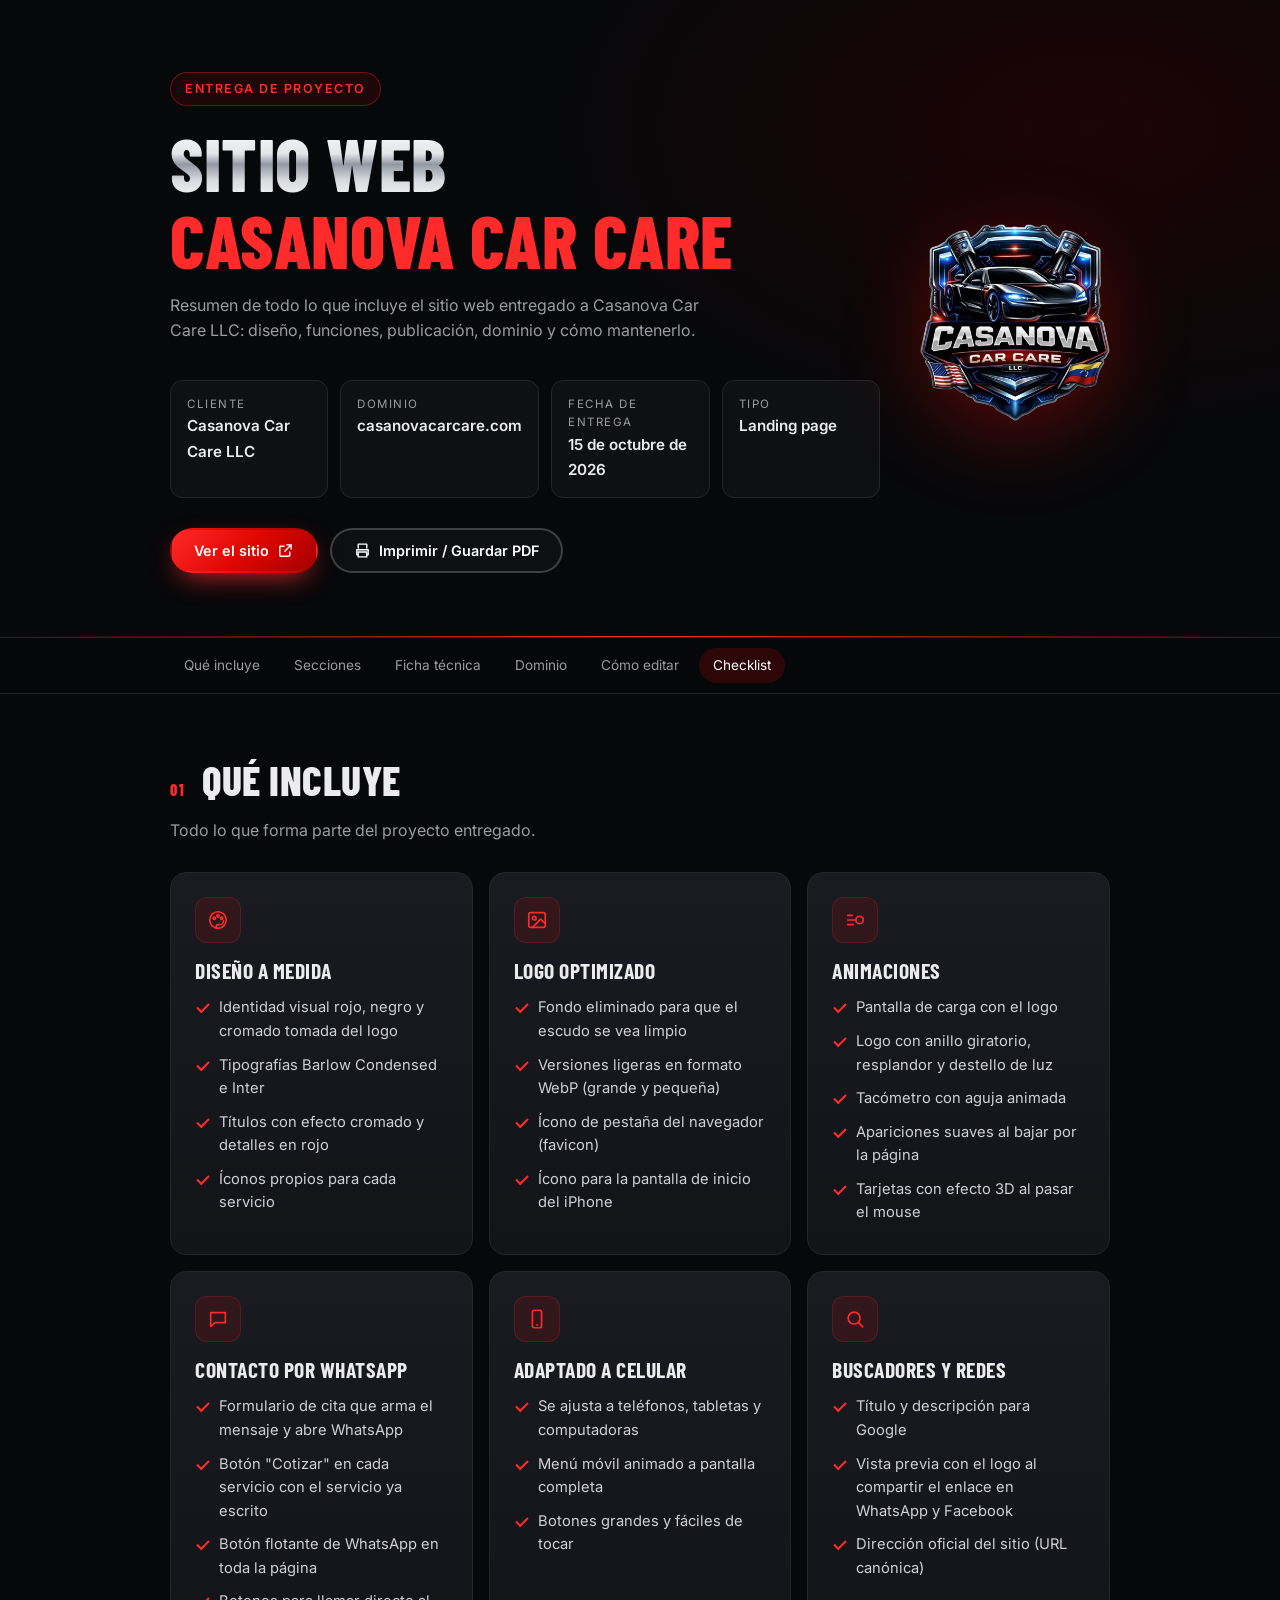
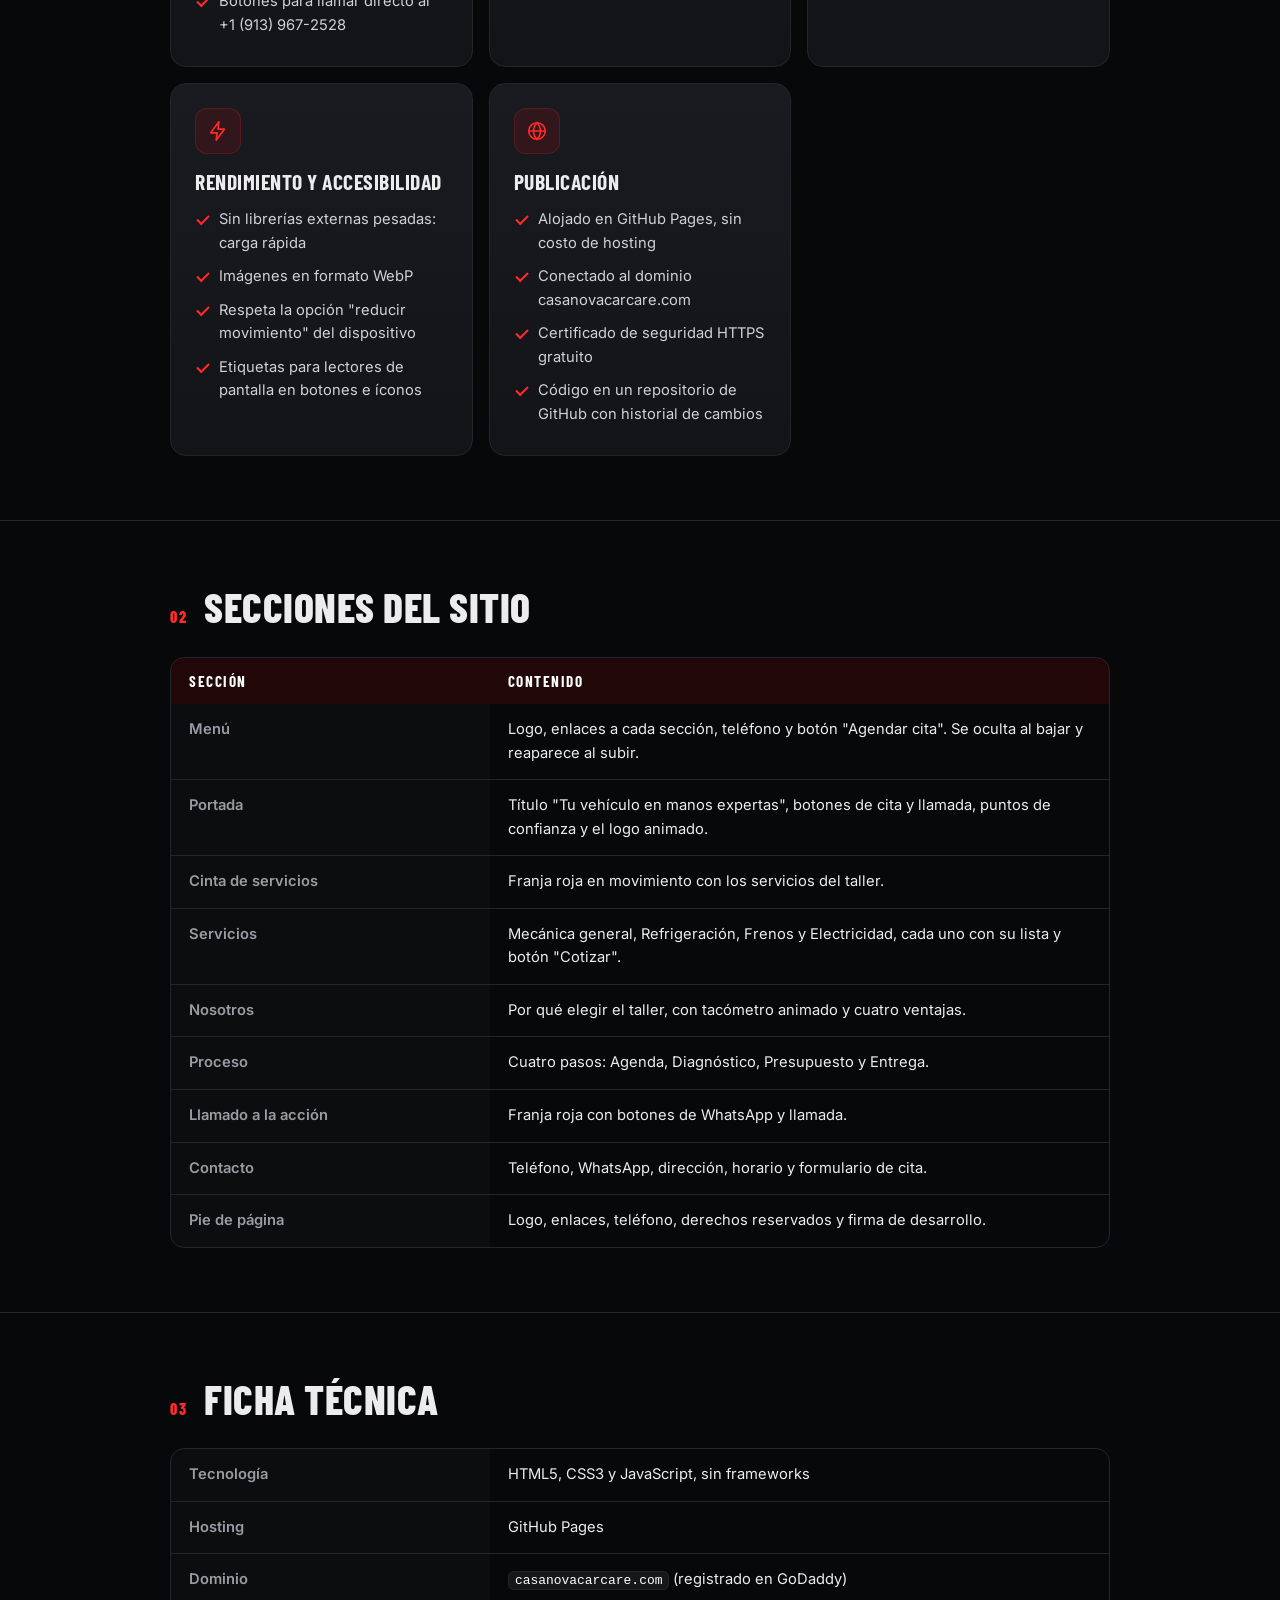
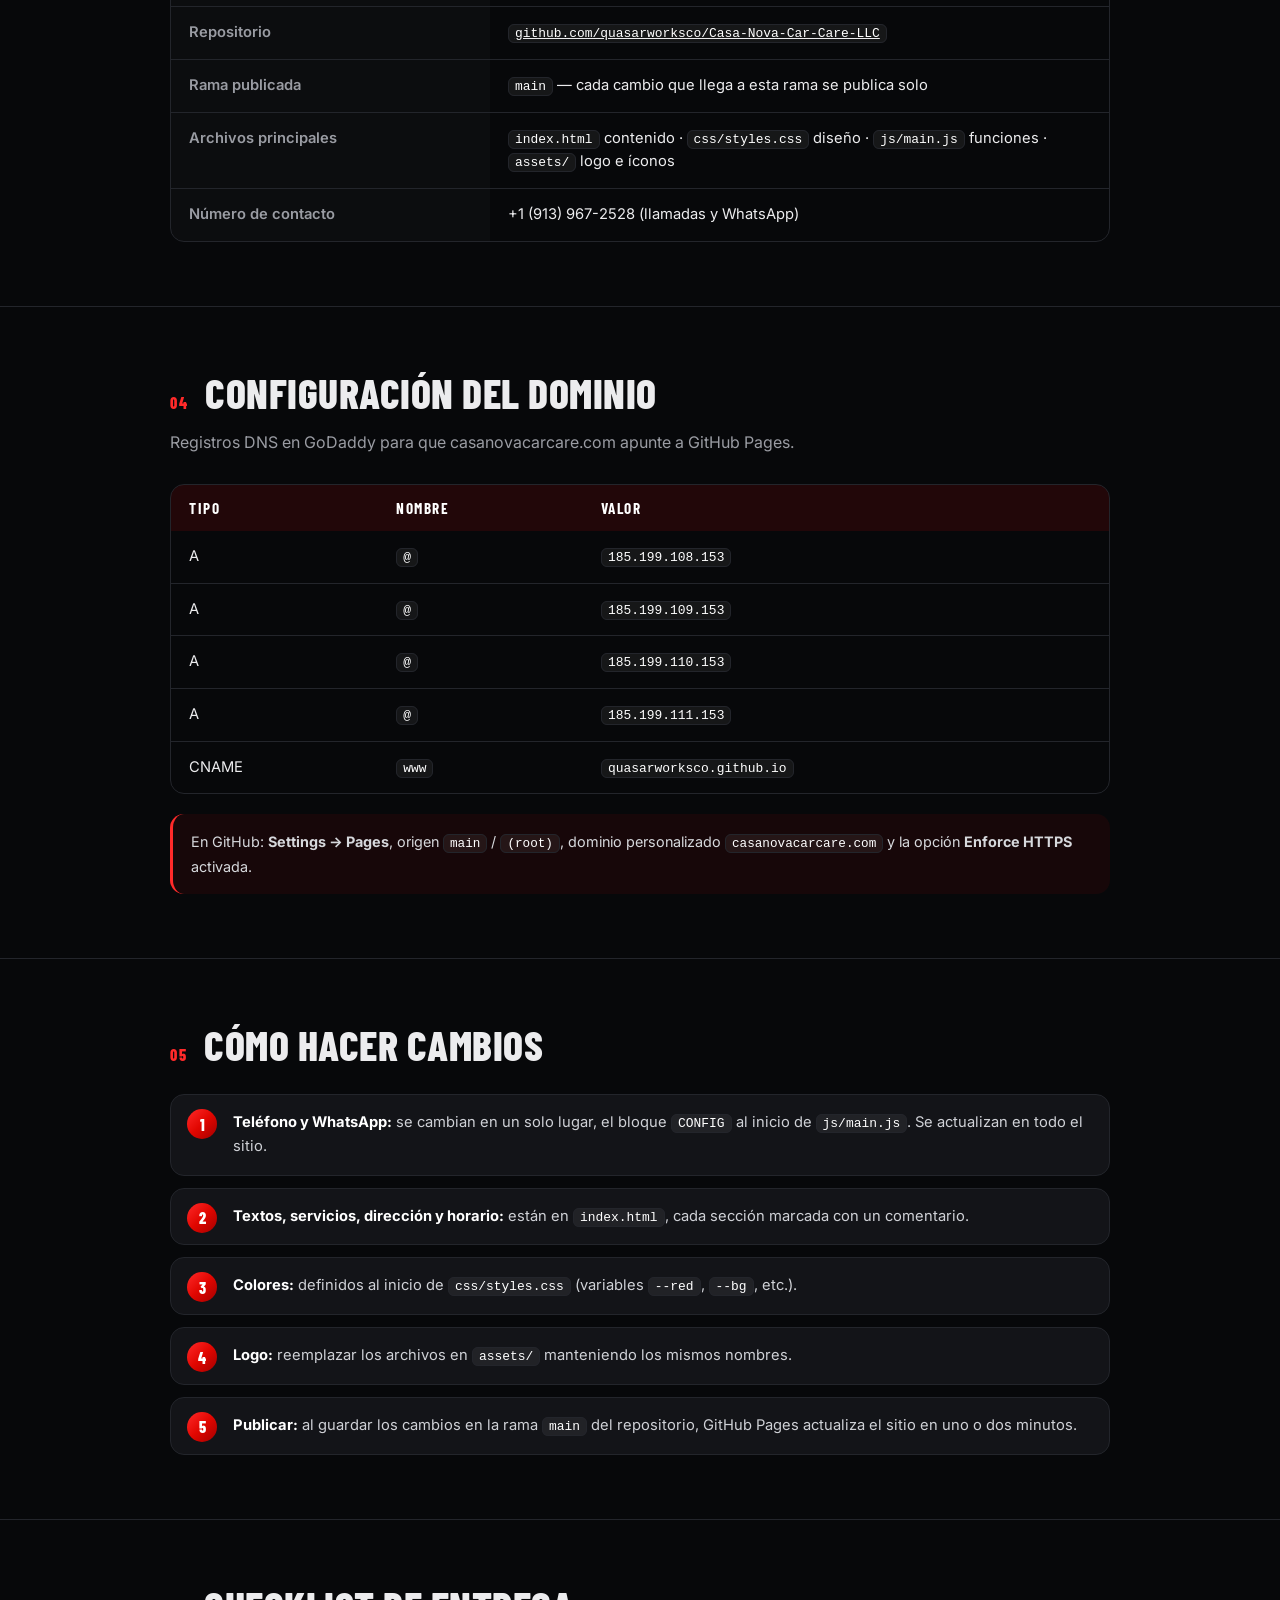
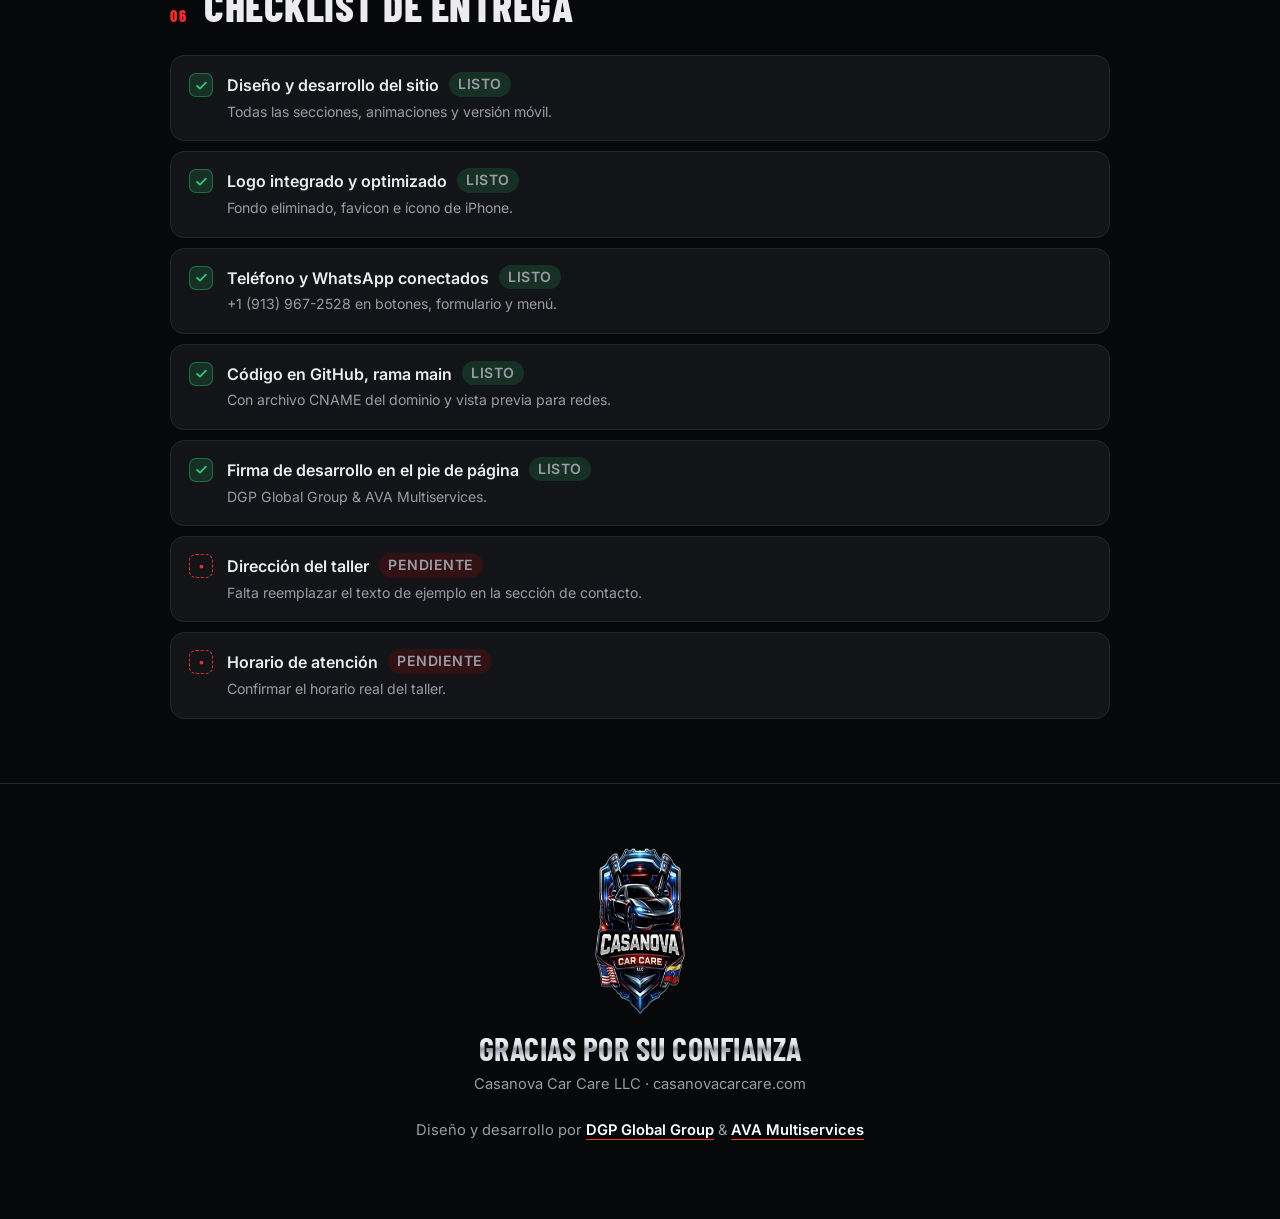
==== entrega/index.html @ f896d054 "Add /entrega project delivery page Co-Authored-By: Claude Opus 5.5 <noreply@anthropic.com> Claude-Se" ====
<!DOCTYPE html>
<html lang="es">
<head>
  <meta charset="UTF-8">
  <meta name="viewport" content="width=device-width, initial-scale=1.0">
  <title>Entrega del proyecto | Casanova Car Care LLC</title>
  <meta name="description" content="Documento de entrega del sitio web de Casanova Car Care LLC.">
  <meta name="robots" content="noindex, nofollow">
  <meta name="theme-color" content="#07080a">
  <link rel="icon" type="image/png" href="../assets/favicon.png">

  <link rel="preconnect" href="https://fonts.googleapis.com">
  <link rel="preconnect" href="https://fonts.gstatic.com" crossorigin>
  <link href="https://fonts.googleapis.com/css2?family=Barlow+Condensed:wght@600;700;800&family=Inter:wght@400;500;600&display=swap" rel="stylesheet">

  <style>
    :root {
      --red: #e10600;
      --red-hi: #ff2a2a;
      --red-deep: #7a0000;
      --bg: #07080a;
      --bg-2: #0d0e11;
      --surface: #131418;
      --surface-2: #1a1b20;
      --border: #23252b;
      --text: #ececee;
      --muted: #9a9ca3;
      --green: #2ecc71;
      --chrome: linear-gradient(180deg, #fff 0%, #e4e6ea 40%, #9298a2 52%, #d7dade 70%, #fff 100%);
      --red-grad: linear-gradient(135deg, var(--red-hi), var(--red) 50%, #a30000);
      --ease: cubic-bezier(.22, 1, .36, 1);
      --font-head: "Barlow Condensed", "Arial Narrow", sans-serif;
      --font-body: "Inter", system-ui, -apple-system, "Segoe UI", Roboto, sans-serif;
    }
    *, *::before, *::after { box-sizing: border-box; margin: 0; padding: 0; }
    html { scroll-behavior: smooth; overflow-x: clip; }
    body { font-family: var(--font-body); background: var(--bg); color: var(--text); line-height: 1.6; -webkit-font-smoothing: antialiased; }
    a { color: inherit; }
    img, svg { display: block; }
    ul { list-style: none; }
    h1, h2, h3 { font-family: var(--font-head); text-transform: uppercase; letter-spacing: .5px; line-height: 1.05; }
    code { font-family: ui-monospace, SFMono-Regular, Menlo, Consolas, monospace; font-size: .88em; background: rgba(255, 255, 255, .06); border: 1px solid var(--border); padding: 1px 6px; border-radius: 6px; color: #fff; word-break: break-word; }
    .wrap { max-width: 980px; margin: 0 auto; padding: 0 20px; }
    .chrome { background: var(--chrome); -webkit-background-clip: text; background-clip: text; -webkit-text-fill-color: transparent; }
    .accent { color: var(--red-hi); }

    /* ---------- Portada ---------- */
    .cover {
      position: relative; overflow: hidden;
      padding: 72px 0 64px;
      background: radial-gradient(ellipse 70% 80% at 85% 20%, #1d0405, transparent 60%), var(--bg);
      border-bottom: 1px solid var(--border);
    }
    .cover::after { content: ""; position: absolute; left: 0; right: 0; bottom: 0; height: 1px; background: linear-gradient(90deg, transparent, var(--red-hi), transparent); }
    .cover-grid { display: grid; grid-template-columns: 1fr auto; gap: 40px; align-items: center; }
    .cover-logo { width: 190px; height: auto; filter: drop-shadow(0 20px 40px rgba(225, 6, 0, .35)); animation: float 6s ease-in-out infinite; }
    .tag { display: inline-flex; align-items: center; gap: 8px; padding: 6px 14px; border-radius: 999px; border: 1px solid rgba(255, 42, 42, .35); background: rgba(225, 6, 0, .1); color: var(--red-hi); font-size: .78rem; font-weight: 600; letter-spacing: 1.5px; text-transform: uppercase; margin-bottom: 18px; }
    .cover h1 { font-size: clamp(2.6rem, 7vw, 4.6rem); font-weight: 800; margin-bottom: 14px; }
    .cover p { color: var(--muted); max-width: 560px; }
    .meta { display: grid; grid-template-columns: repeat(4, 1fr); gap: 12px; margin-top: 36px; }
    .meta div { padding: 14px 16px; border-radius: 12px; background: rgba(255, 255, 255, .03); border: 1px solid var(--border); }
    .meta span { display: block; font-size: .72rem; letter-spacing: 1.5px; text-transform: uppercase; color: var(--muted); }
    .meta strong { font-weight: 600; font-size: .95rem; }
    .actions { display: flex; flex-wrap: wrap; gap: 12px; margin-top: 30px; }
    .btn { display: inline-flex; align-items: center; gap: 8px; padding: 12px 22px; border-radius: 999px; font: 600 .9rem var(--font-body); text-decoration: none; border: 2px solid transparent; cursor: pointer; transition: transform .3s var(--ease), box-shadow .3s, background .3s, border-color .3s; }
    .btn svg { width: 17px; height: 17px; }
    .btn-primary { background: var(--red-grad); color: #fff; box-shadow: 0 10px 28px -10px var(--red-hi); }
    .btn-primary:hover { transform: translateY(-2px); box-shadow: 0 14px 34px -10px var(--red-hi); }
    .btn-ghost { background: rgba(255, 255, 255, .03); color: #fff; border-color: rgba(255, 255, 255, .2); }
    .btn-ghost:hover { border-color: var(--red-hi); }

    /* ---------- Índice ---------- */
    .toc { position: sticky; top: 0; z-index: 10; background: rgba(7, 8, 10, .85); backdrop-filter: blur(12px); border-bottom: 1px solid var(--border); }
    .toc .wrap { display: flex; gap: 6px; overflow-x: auto; padding-top: 10px; padding-bottom: 10px; scrollbar-width: none; }
    .toc .wrap::-webkit-scrollbar { display: none; }
    .toc a { flex: none; padding: 7px 14px; border-radius: 999px; font-size: .85rem; color: var(--muted); text-decoration: none; transition: color .3s, background .3s; }
    .toc a:hover, .toc a.is-active { color: #fff; background: rgba(225, 6, 0, .18); }

    /* ---------- Secciones ---------- */
    section { padding: 64px 0; border-bottom: 1px solid var(--border); scroll-margin-top: 56px; }
    .sec-head { display: flex; align-items: baseline; gap: 16px; margin-bottom: 28px; }
    .sec-num { font: 800 1rem var(--font-head); color: var(--red-hi); letter-spacing: 2px; }
    .sec-head h2 { font-size: clamp(1.9rem, 4.5vw, 2.6rem); font-weight: 800; }
    .lead { color: var(--muted); margin: -12px 0 28px; max-width: 720px; }

    .grid { display: grid; grid-template-columns: repeat(auto-fit, minmax(260px, 1fr)); gap: 16px; }
    .card { position: relative; padding: 24px; border-radius: 16px; background: linear-gradient(180deg, var(--surface-2), var(--surface)); border: 1px solid var(--border); transition: border-color .4s, transform .4s var(--ease); }
    .card:hover { border-color: rgba(255, 42, 42, .4); transform: translateY(-3px); }
    .card-icon { width: 46px; height: 46px; border-radius: 12px; display: grid; place-items: center; background: rgba(225, 6, 0, .12); border: 1px solid rgba(255, 42, 42, .2); color: var(--red-hi); margin-bottom: 16px; }
    .card-icon svg { width: 22px; height: 22px; }
    .card h3 { font-size: 1.35rem; margin-bottom: 10px; }
    .card p { color: var(--muted); font-size: .92rem; }
    .list li { position: relative; padding: 5px 0 5px 24px; font-size: .92rem; color: #cfd1d6; }
    .list li::before { content: ""; position: absolute; left: 2px; top: 12px; width: 12px; height: 7px; border-left: 2px solid var(--red-hi); border-bottom: 2px solid var(--red-hi); transform: rotate(-45deg); }

    /* Tabla */
    .table { width: 100%; border-collapse: separate; border-spacing: 0; border: 1px solid var(--border); border-radius: 14px; overflow: hidden; font-size: .92rem; }
    .table th, .table td { text-align: left; padding: 14px 18px; border-bottom: 1px solid var(--border); vertical-align: top; }
    .table tr:last-child th, .table tr:last-child td { border-bottom: 0; }
    .table th { width: 34%; font-weight: 600; color: var(--muted); background: rgba(255, 255, 255, .02); }
    .table thead th { font: 700 .95rem var(--font-head); letter-spacing: 1.5px; text-transform: uppercase; color: #fff; background: rgba(225, 6, 0, .12); width: auto; }
    .table-scroll { overflow-x: auto; }
    .table-scroll .table { min-width: 560px; }

    /* Checklist */
    .checklist { display: grid; gap: 10px; }
    .check { display: flex; align-items: flex-start; gap: 14px; padding: 16px 18px; border-radius: 14px; background: var(--surface); border: 1px solid var(--border); }
    .check-box { flex: none; width: 24px; height: 24px; border-radius: 7px; display: grid; place-items: center; margin-top: 1px; }
    .check-box svg { width: 15px; height: 15px; }
    .check.done .check-box { background: rgba(46, 204, 113, .15); color: var(--green); border: 1px solid rgba(46, 204, 113, .4); }
    .check.todo .check-box { border: 1.5px dashed var(--red-hi); color: var(--red-hi); }
    .check strong { display: block; font-weight: 600; }
    .check span { color: var(--muted); font-size: .88rem; }
    .pill { display: inline-block; margin-left: 6px; padding: 1px 9px; border-radius: 999px; font-size: .7rem; font-weight: 600; letter-spacing: .5px; text-transform: uppercase; vertical-align: 2px; }
    .pill-done { background: rgba(46, 204, 113, .15); color: var(--green); }
    .pill-todo { background: rgba(225, 6, 0, .15); color: var(--red-hi); }

    /* Pasos */
    .steps { counter-reset: s; display: grid; gap: 12px; list-style: none; }
    .steps li { counter-increment: s; position: relative; padding: 16px 18px 16px 62px; border-radius: 14px; background: var(--surface); border: 1px solid var(--border); font-size: .92rem; color: #cfd1d6; }
    .steps li::before { content: counter(s); position: absolute; left: 16px; top: 14px; width: 30px; height: 30px; border-radius: 50%; display: grid; place-items: center; background: var(--red-grad); color: #fff; font: 800 1rem var(--font-head); }
    .steps strong { color: #fff; }

    .note { margin-top: 20px; padding: 16px 18px; border-radius: 14px; border-left: 3px solid var(--red-hi); background: rgba(225, 6, 0, .07); font-size: .9rem; color: #d6d8dc; }

    /* Firma */
    .sign { padding: 64px 0 80px; text-align: center; }
    .sign img { width: 90px; margin: 0 auto 18px; }
    .sign h2 { font-size: 2rem; margin-bottom: 8px; }
    .sign p { color: var(--muted); font-size: .92rem; }
    .credits { margin-top: 22px; font-size: .88rem; color: var(--muted); }
    .credits a { color: #fff; font-weight: 600; text-decoration: none; border-bottom: 1px solid var(--red-hi); }
    .credits a:hover { color: var(--red-hi); }

    /* Animación de aparición */
    .reveal { opacity: 0; transform: translateY(24px); transition: opacity .8s var(--ease), transform .8s var(--ease); }
    .reveal.is-visible { opacity: 1; transform: none; }
    @keyframes float { 0%, 100% { transform: translateY(0); } 50% { transform: translateY(-10px); } }

    @media (max-width: 700px) {
      .cover { padding: 48px 0; }
      .cover-grid { grid-template-columns: 1fr; text-align: center; }
      .meta { grid-template-columns: 1fr 1fr; text-align: left; }
      .cover-logo { width: 150px; margin: 0 auto; order: -1; }
      .cover p { margin: 0 auto; }
      .actions { justify-content: center; }
      .table th { width: 40%; }
      .table th, .table td { padding: 12px 14px; }
    }
    @media (prefers-reduced-motion: reduce) {
      *, *::before, *::after { animation: none !important; transition: none !important; }
      .reveal { opacity: 1; transform: none; }
    }

    /* Versión para imprimir / guardar como PDF */
    @media print {
      :root { --bg: #fff; --bg-2: #fff; --surface: #fff; --surface-2: #fff; --border: #d9d9de; --text: #111; --muted: #555; }
      body { background: #fff; color: #111; }
      .toc, .actions, .no-print { display: none !important; }
      .cover { background: #fff; padding: 24px 0; }
      .chrome { -webkit-text-fill-color: #111; background: none; }
      .card, .check, .steps li { break-inside: avoid; background: #fff; }
      .list li { color: #222; }
      .steps li { color: #222; }
      .steps strong, .credits a, code { color: #111; }
      code { background: #f3f3f5; }
      .reveal { opacity: 1 !important; transform: none !important; }
      .cover-logo { animation: none; filter: none; }
      section { padding: 28px 0; }
    }
  </style>
</head>
<body>

  <svg width="0" height="0" style="position:absolute" aria-hidden="true">
    <defs>
      <symbol id="i-check" viewBox="0 0 24 24"><path fill="none" stroke="currentColor" stroke-width="3" stroke-linecap="round" stroke-linejoin="round" d="M5 12.5l4.5 4.5L19 7.5"/></symbol>
      <symbol id="i-dot" viewBox="0 0 24 24"><circle cx="12" cy="12" r="3" fill="currentColor"/></symbol>
      <symbol id="i-ext" viewBox="0 0 24 24"><path fill="none" stroke="currentColor" stroke-width="2" stroke-linecap="round" stroke-linejoin="round" d="M14 4h6v6M20 4l-9 9M18 14v5a1 1 0 0 1-1 1H5a1 1 0 0 1-1-1V7a1 1 0 0 1 1-1h5"/></symbol>
      <symbol id="i-print" viewBox="0 0 24 24"><g fill="none" stroke="currentColor" stroke-width="2" stroke-linejoin="round"><path d="M6 9V3h12v6M6 18H4v-7h16v7h-2"/><path d="M6 14h12v7H6z"/></g></symbol>
      <symbol id="i-design" viewBox="0 0 24 24"><g fill="none" stroke="currentColor" stroke-width="1.8" stroke-linecap="round"><circle cx="12" cy="12" r="9"/><circle cx="8" cy="10" r="1.3"/><circle cx="12" cy="7.5" r="1.3"/><circle cx="16" cy="10" r="1.3"/><path d="M12 21c-1.5 0-2-1-2-2s1-2 2-2h2a4 4 0 0 0 4-4"/></g></symbol>
      <symbol id="i-image" viewBox="0 0 24 24"><g fill="none" stroke="currentColor" stroke-width="1.8" stroke-linejoin="round"><rect x="3" y="4" width="18" height="16" rx="2"/><circle cx="9" cy="10" r="2"/><path d="M21 16l-5-5-9 9"/></g></symbol>
      <symbol id="i-layers" viewBox="0 0 24 24"><g fill="none" stroke="currentColor" stroke-width="1.8" stroke-linejoin="round"><path d="M12 3l9 5-9 5-9-5z"/><path d="M3 13l9 5 9-5"/></g></symbol>
      <symbol id="i-motion" viewBox="0 0 24 24"><g fill="none" stroke="currentColor" stroke-width="1.8" stroke-linecap="round"><path d="M4 12h9M4 7h5M4 17h6"/><circle cx="17" cy="12" r="4"/></g></symbol>
      <symbol id="i-chat" viewBox="0 0 24 24"><path fill="none" stroke="currentColor" stroke-width="1.8" stroke-linejoin="round" d="M4 5h16v11H9l-5 4z"/></symbol>
      <symbol id="i-phone" viewBox="0 0 24 24"><g fill="none" stroke="currentColor" stroke-width="1.8" stroke-linejoin="round"><rect x="7" y="2.5" width="10" height="19" rx="2"/><path d="M11 18.5h2"/></g></symbol>
      <symbol id="i-search" viewBox="0 0 24 24"><g fill="none" stroke="currentColor" stroke-width="1.8" stroke-linecap="round"><circle cx="11" cy="11" r="6.5"/><path d="M16 16l4.5 4.5"/></g></symbol>
      <symbol id="i-bolt" viewBox="0 0 24 24"><path fill="none" stroke="currentColor" stroke-width="1.8" stroke-linejoin="round" d="M13 2L4 14h7l-1 8 9-12h-7z"/></symbol>
      <symbol id="i-globe" viewBox="0 0 24 24"><g fill="none" stroke="currentColor" stroke-width="1.8"><circle cx="12" cy="12" r="9"/><path d="M3 12h18M12 3c2.5 2.5 3.8 5.5 3.8 9s-1.3 6.5-3.8 9c-2.5-2.5-3.8-5.5-3.8-9S9.5 5.5 12 3z"/></g></symbol>
    </defs>
  </svg>

  <!-- ===== Portada ===== -->
  <header class="cover">
    <div class="wrap cover-grid">
      <div>
        <span class="tag">Entrega de proyecto</span>
        <h1><span class="chrome">Sitio web</span><br><span class="accent">Casanova Car Care</span></h1>
        <p>Resumen de todo lo que incluye el sitio web entregado a Casanova Car Care LLC: diseño, funciones, publicación, dominio y cómo mantenerlo.</p>

        <div class="meta">
          <div><span>Cliente</span><strong>Casanova Car Care LLC</strong></div>
          <div><span>Dominio</span><strong>casanovacarcare.com</strong></div>
          <div><span>Fecha de entrega</span><strong>15 de octubre de 2026</strong></div>
          <div><span>Tipo</span><strong>Landing page</strong></div>
        </div>

        <div class="actions">
          <a class="btn btn-primary" href="https://casanovacarcare.com" target="_blank" rel="noopener">Ver el sitio <svg><use href="#i-ext"/></svg></a>
          <button class="btn btn-ghost" type="button" onclick="window.print()"><svg><use href="#i-print"/></svg> Imprimir / Guardar PDF</button>
        </div>
      </div>
      <img class="cover-logo" src="../assets/logo.webp" alt="Logo de Casanova Car Care LLC" width="720" height="746">
    </div>
  </header>

  <!-- ===== Índice ===== -->
  <nav class="toc" aria-label="Contenido">
    <div class="wrap">
      <a href="#incluye">Qué incluye</a>
      <a href="#secciones">Secciones</a>
      <a href="#tecnico">Ficha técnica</a>
      <a href="#dominio">Dominio</a>
      <a href="#editar">Cómo editar</a>
      <a href="#checklist">Checklist</a>
    </div>
  </nav>

  <main>
    <!-- ===== 01 Qué incluye ===== -->
    <section id="incluye">
      <div class="wrap">
        <div class="sec-head reveal"><span class="sec-num">01</span><h2>Qué incluye</h2></div>
        <p class="lead reveal">Todo lo que forma parte del proyecto entregado.</p>

        <div class="grid">
          <article class="card reveal">
            <div class="card-icon"><svg><use href="#i-design"/></svg></div>
            <h3>Diseño a medida</h3>
            <ul class="list">
              <li>Identidad visual rojo, negro y cromado tomada del logo</li>
              <li>Tipografías Barlow Condensed e Inter</li>
              <li>Títulos con efecto cromado y detalles en rojo</li>
              <li>Íconos propios para cada servicio</li>
            </ul>
          </article>

          <article class="card reveal">
            <div class="card-icon"><svg><use href="#i-image"/></svg></div>
            <h3>Logo optimizado</h3>
            <ul class="list">
              <li>Fondo eliminado para que el escudo se vea limpio</li>
              <li>Versiones ligeras en formato WebP (grande y pequeña)</li>
              <li>Ícono de pestaña del navegador (favicon)</li>
              <li>Ícono para la pantalla de inicio del iPhone</li>
            </ul>
          </article>

          <article class="card reveal">
            <div class="card-icon"><svg><use href="#i-motion"/></svg></div>
            <h3>Animaciones</h3>
            <ul class="list">
              <li>Pantalla de carga con el logo</li>
              <li>Logo con anillo giratorio, resplandor y destello de luz</li>
              <li>Tacómetro con aguja animada</li>
              <li>Apariciones suaves al bajar por la página</li>
              <li>Tarjetas con efecto 3D al pasar el mouse</li>
            </ul>
          </article>

          <article class="card reveal">
            <div class="card-icon"><svg><use href="#i-chat"/></svg></div>
            <h3>Contacto por WhatsApp</h3>
            <ul class="list">
              <li>Formulario de cita que arma el mensaje y abre WhatsApp</li>
              <li>Botón "Cotizar" en cada servicio con el servicio ya escrito</li>
              <li>Botón flotante de WhatsApp en toda la página</li>
              <li>Botones para llamar directo al +1 (913) 967-2528</li>
            </ul>
          </article>

          <article class="card reveal">
            <div class="card-icon"><svg><use href="#i-phone"/></svg></div>
            <h3>Adaptado a celular</h3>
            <ul class="list">
              <li>Se ajusta a teléfonos, tabletas y computadoras</li>
              <li>Menú móvil animado a pantalla completa</li>
              <li>Botones grandes y fáciles de tocar</li>
            </ul>
          </article>

          <article class="card reveal">
            <div class="card-icon"><svg><use href="#i-search"/></svg></div>
            <h3>Buscadores y redes</h3>
            <ul class="list">
              <li>Título y descripción para Google</li>
              <li>Vista previa con el logo al compartir el enlace en WhatsApp y Facebook</li>
              <li>Dirección oficial del sitio (URL canónica)</li>
            </ul>
          </article>

          <article class="card reveal">
            <div class="card-icon"><svg><use href="#i-bolt"/></svg></div>
            <h3>Rendimiento y accesibilidad</h3>
            <ul class="list">
              <li>Sin librerías externas pesadas: carga rápida</li>
              <li>Imágenes en formato WebP</li>
              <li>Respeta la opción "reducir movimiento" del dispositivo</li>
              <li>Etiquetas para lectores de pantalla en botones e íconos</li>
            </ul>
          </article>

          <article class="card reveal">
            <div class="card-icon"><svg><use href="#i-globe"/></svg></div>
            <h3>Publicación</h3>
            <ul class="list">
              <li>Alojado en GitHub Pages, sin costo de hosting</li>
              <li>Conectado al dominio casanovacarcare.com</li>
              <li>Certificado de seguridad HTTPS gratuito</li>
              <li>Código en un repositorio de GitHub con historial de cambios</li>
            </ul>
          </article>
        </div>
      </div>
    </section>

    <!-- ===== 02 Secciones ===== -->
    <section id="secciones">
      <div class="wrap">
        <div class="sec-head reveal"><span class="sec-num">02</span><h2>Secciones del sitio</h2></div>
        <div class="table-scroll reveal">
          <table class="table">
            <thead><tr><th>Sección</th><th>Contenido</th></tr></thead>
            <tbody>
              <tr><th>Menú</th><td>Logo, enlaces a cada sección, teléfono y botón "Agendar cita". Se oculta al bajar y reaparece al subir.</td></tr>
              <tr><th>Portada</th><td>Título "Tu vehículo en manos expertas", botones de cita y llamada, puntos de confianza y el logo animado.</td></tr>
              <tr><th>Cinta de servicios</th><td>Franja roja en movimiento con los servicios del taller.</td></tr>
              <tr><th>Servicios</th><td>Mecánica general, Refrigeración, Frenos y Electricidad, cada uno con su lista y botón "Cotizar".</td></tr>
              <tr><th>Nosotros</th><td>Por qué elegir el taller, con tacómetro animado y cuatro ventajas.</td></tr>
              <tr><th>Proceso</th><td>Cuatro pasos: Agenda, Diagnóstico, Presupuesto y Entrega.</td></tr>
              <tr><th>Llamado a la acción</th><td>Franja roja con botones de WhatsApp y llamada.</td></tr>
              <tr><th>Contacto</th><td>Teléfono, WhatsApp, dirección, horario y formulario de cita.</td></tr>
              <tr><th>Pie de página</th><td>Logo, enlaces, teléfono, derechos reservados y firma de desarrollo.</td></tr>
            </tbody>
          </table>
        </div>
      </div>
    </section>

    <!-- ===== 03 Ficha técnica ===== -->
    <section id="tecnico">
      <div class="wrap">
        <div class="sec-head reveal"><span class="sec-num">03</span><h2>Ficha técnica</h2></div>
        <div class="reveal">
          <table class="table">
            <tbody>
              <tr><th>Tecnología</th><td>HTML5, CSS3 y JavaScript, sin frameworks</td></tr>
              <tr><th>Hosting</th><td>GitHub Pages</td></tr>
              <tr><th>Dominio</th><td><code>casanovacarcare.com</code> (registrado en GoDaddy)</td></tr>
              <tr><th>Repositorio</th><td><a href="https://github.com/quasarworksco/Casa-Nova-Car-Care-LLC" target="_blank" rel="noopener"><code>github.com/quasarworksco/Casa-Nova-Car-Care-LLC</code></a></td></tr>
              <tr><th>Rama publicada</th><td><code>main</code> — cada cambio que llega a esta rama se publica solo</td></tr>
              <tr><th>Archivos principales</th><td><code>index.html</code> contenido · <code>css/styles.css</code> diseño · <code>js/main.js</code> funciones · <code>assets/</code> logo e íconos</td></tr>
              <tr><th>Número de contacto</th><td>+1 (913) 967-2528 (llamadas y WhatsApp)</td></tr>
            </tbody>
          </table>
        </div>
      </div>
    </section>

    <!-- ===== 04 Dominio ===== -->
    <section id="dominio">
      <div class="wrap">
        <div class="sec-head reveal"><span class="sec-num">04</span><h2>Configuración del dominio</h2></div>
        <p class="lead reveal">Registros DNS en GoDaddy para que casanovacarcare.com apunte a GitHub Pages.</p>
        <div class="table-scroll reveal">
          <table class="table">
            <thead><tr><th>Tipo</th><th>Nombre</th><th>Valor</th></tr></thead>
            <tbody>
              <tr><td>A</td><td><code>@</code></td><td><code>185.199.108.153</code></td></tr>
              <tr><td>A</td><td><code>@</code></td><td><code>185.199.109.153</code></td></tr>
              <tr><td>A</td><td><code>@</code></td><td><code>185.199.110.153</code></td></tr>
              <tr><td>A</td><td><code>@</code></td><td><code>185.199.111.153</code></td></tr>
              <tr><td>CNAME</td><td><code>www</code></td><td><code>quasarworksco.github.io</code></td></tr>
            </tbody>
          </table>
        </div>
        <p class="note reveal">En GitHub: <strong>Settings → Pages</strong>, origen <code>main</code> / <code>(root)</code>, dominio personalizado <code>casanovacarcare.com</code> y la opción <strong>Enforce HTTPS</strong> activada.</p>
      </div>
    </section>

    <!-- ===== 05 Cómo editar ===== -->
    <section id="editar">
      <div class="wrap">
        <div class="sec-head reveal"><span class="sec-num">05</span><h2>Cómo hacer cambios</h2></div>
        <ol class="steps reveal">
          <li><strong>Teléfono y WhatsApp:</strong> se cambian en un solo lugar, el bloque <code>CONFIG</code> al inicio de <code>js/main.js</code>. Se actualizan en todo el sitio.</li>
          <li><strong>Textos, servicios, dirección y horario:</strong> están en <code>index.html</code>, cada sección marcada con un comentario.</li>
          <li><strong>Colores:</strong> definidos al inicio de <code>css/styles.css</code> (variables <code>--red</code>, <code>--bg</code>, etc.).</li>
          <li><strong>Logo:</strong> reemplazar los archivos en <code>assets/</code> manteniendo los mismos nombres.</li>
          <li><strong>Publicar:</strong> al guardar los cambios en la rama <code>main</code> del repositorio, GitHub Pages actualiza el sitio en uno o dos minutos.</li>
        </ol>
      </div>
    </section>

    <!-- ===== 06 Checklist ===== -->
    <section id="checklist">
      <div class="wrap">
        <div class="sec-head reveal"><span class="sec-num">06</span><h2>Checklist de entrega</h2></div>
        <div class="checklist reveal">
          <div class="check done"><span class="check-box"><svg><use href="#i-check"/></svg></span><div><strong>Diseño y desarrollo del sitio <span class="pill pill-done">Listo</span></strong><span>Todas las secciones, animaciones y versión móvil.</span></div></div>
          <div class="check done"><span class="check-box"><svg><use href="#i-check"/></svg></span><div><strong>Logo integrado y optimizado <span class="pill pill-done">Listo</span></strong><span>Fondo eliminado, favicon e ícono de iPhone.</span></div></div>
          <div class="check done"><span class="check-box"><svg><use href="#i-check"/></svg></span><div><strong>Teléfono y WhatsApp conectados <span class="pill pill-done">Listo</span></strong><span>+1 (913) 967-2528 en botones, formulario y menú.</span></div></div>
          <div class="check done"><span class="check-box"><svg><use href="#i-check"/></svg></span><div><strong>Código en GitHub, rama main <span class="pill pill-done">Listo</span></strong><span>Con archivo CNAME del dominio y vista previa para redes.</span></div></div>
          <div class="check done"><span class="check-box"><svg><use href="#i-check"/></svg></span><div><strong>Firma de desarrollo en el pie de página <span class="pill pill-done">Listo</span></strong><span>DGP Global Group &amp; AVA Multiservices.</span></div></div>
          <div class="check todo"><span class="check-box"><svg><use href="#i-dot"/></svg></span><div><strong>Dirección del taller <span class="pill pill-todo">Pendiente</span></strong><span>Falta reemplazar el texto de ejemplo en la sección de contacto.</span></div></div>
          <div class="check todo"><span class="check-box"><svg><use href="#i-dot"/></svg></span><div><strong>Horario de atención <span class="pill pill-todo">Pendiente</span></strong><span>Confirmar el horario real del taller.</span></div></div>
        </div>
      </div>
    </section>
  </main>

  <!-- ===== Firma ===== -->
  <footer class="sign">
    <div class="wrap reveal">
      <img src="../assets/logo-sm.webp" alt="" width="160" height="166">
      <h2><span class="chrome">Gracias por su confianza</span></h2>
      <p>Casanova Car Care LLC · casanovacarcare.com</p>
      <p class="credits">Diseño y desarrollo por
        <a href="https://dgpglobalgroup.com" target="_blank" rel="noopener">DGP Global Group</a>
        &amp; <a href="https://avamultiservices.com/" target="_blank" rel="noopener">AVA Multiservices</a>
      </p>
    </div>
  </footer>

  <script>
    // Apariciones al hacer scroll
    const io = new IntersectionObserver((entries) => {
      entries.forEach((e) => {
        if (e.isIntersecting) { e.target.classList.add("is-visible"); io.unobserve(e.target); }
      });
    }, { threshold: 0.1 });
    document.querySelectorAll(".reveal").forEach((el) => io.observe(el));

    // Resalta la sección actual en el índice
    const links = [...document.querySelectorAll(".toc a")];
    const spy = new IntersectionObserver((entries) => {
      entries.forEach((e) => {
        if (!e.isIntersecting) return;
        links.forEach((l) => l.classList.toggle("is-active", l.getAttribute("href") === "#" + e.target.id));
      });
    }, { rootMargin: "-40% 0px -55% 0px" });
    document.querySelectorAll("main section[id]").forEach((s) => spy.observe(s));

    // Al imprimir, mostrar todo aunque no se haya hecho scroll
    window.addEventListener("beforeprint", () => document.querySelectorAll(".reveal").forEach((el) => el.classList.add("is-visible")));
  </script>
</body>
</html>
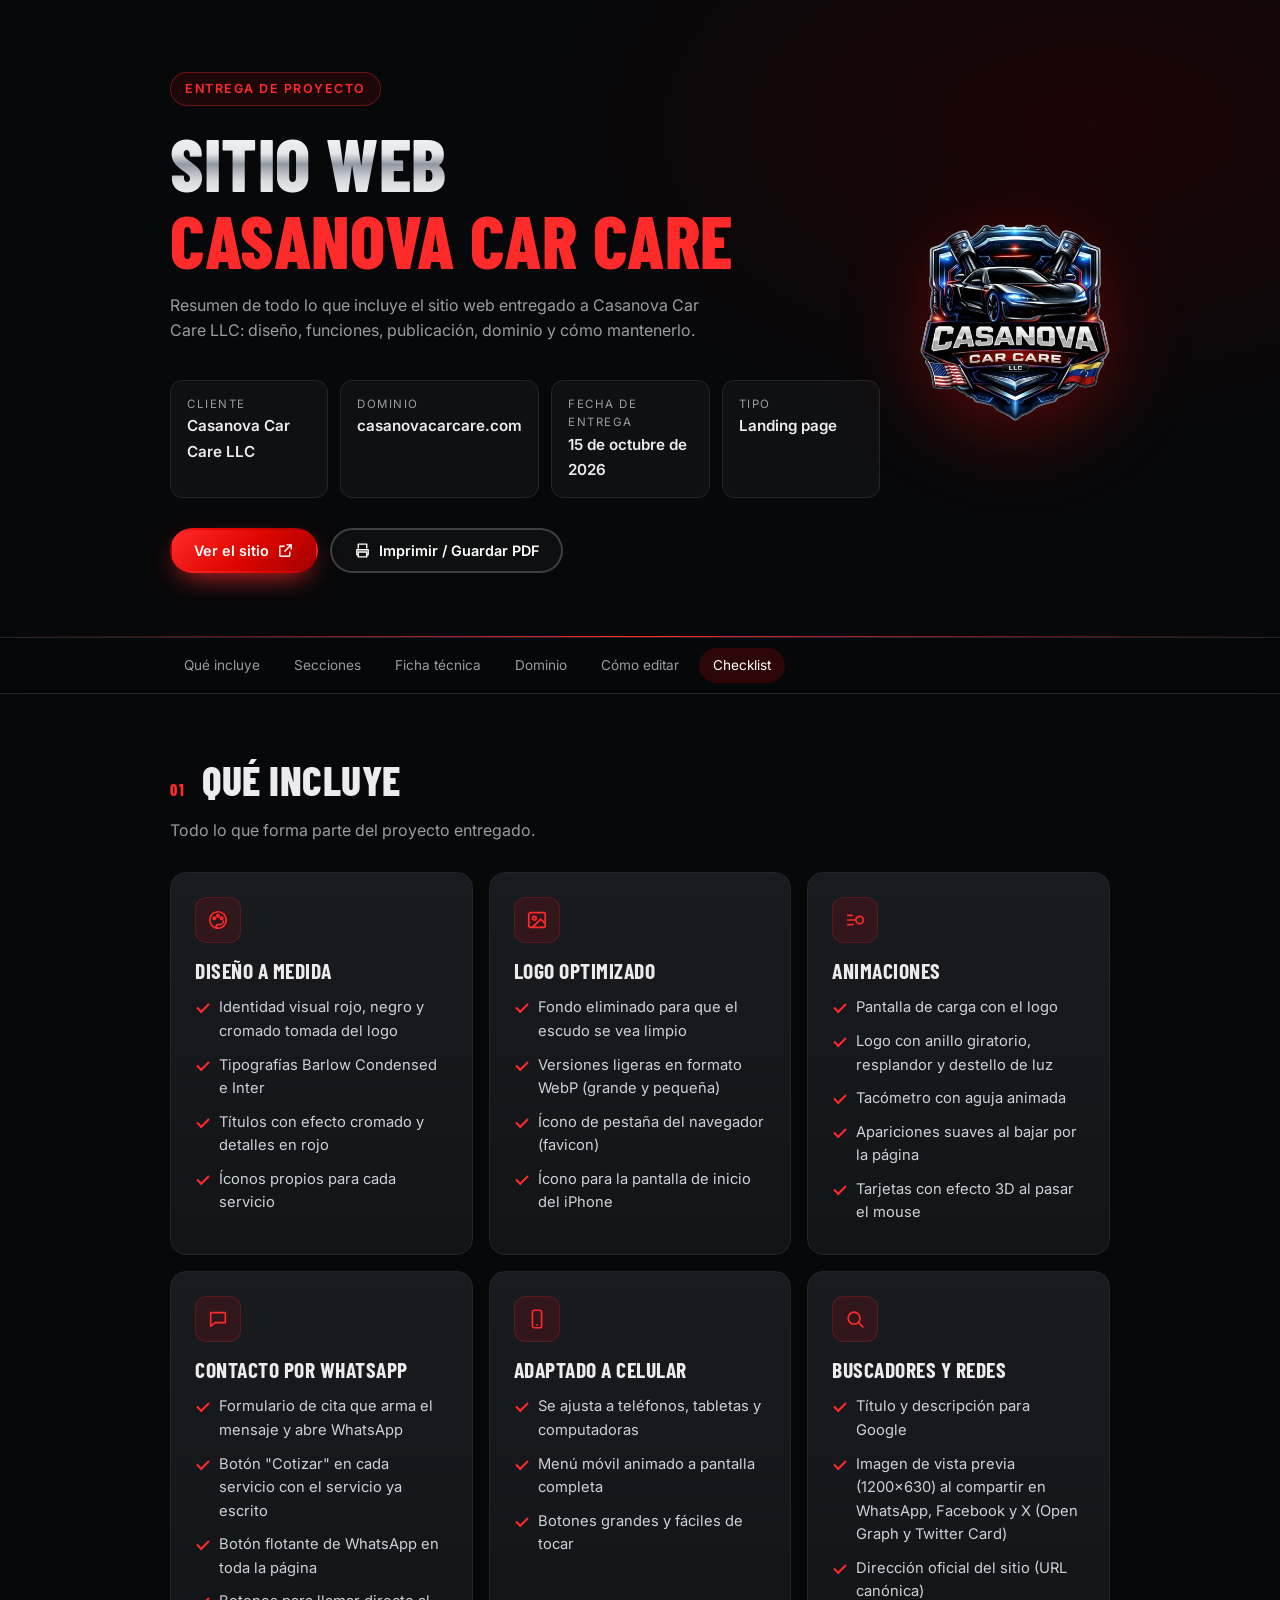
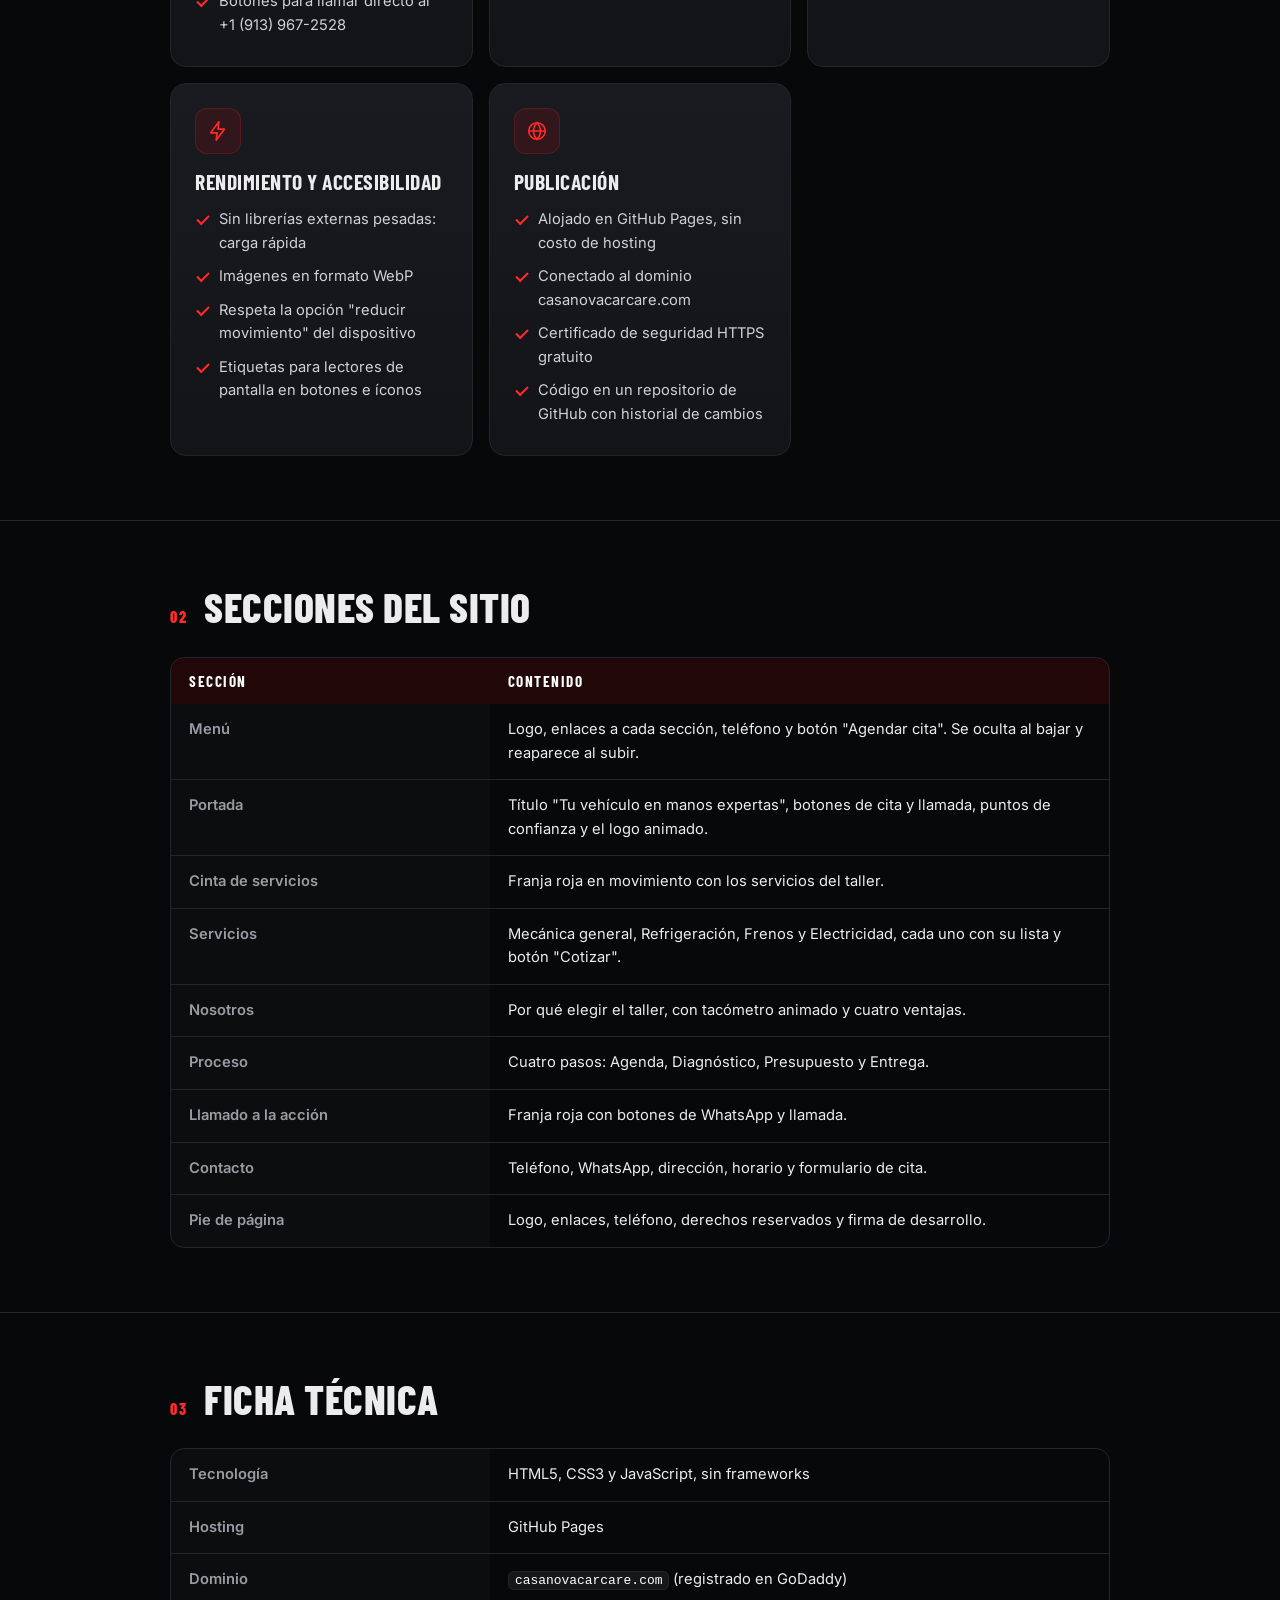
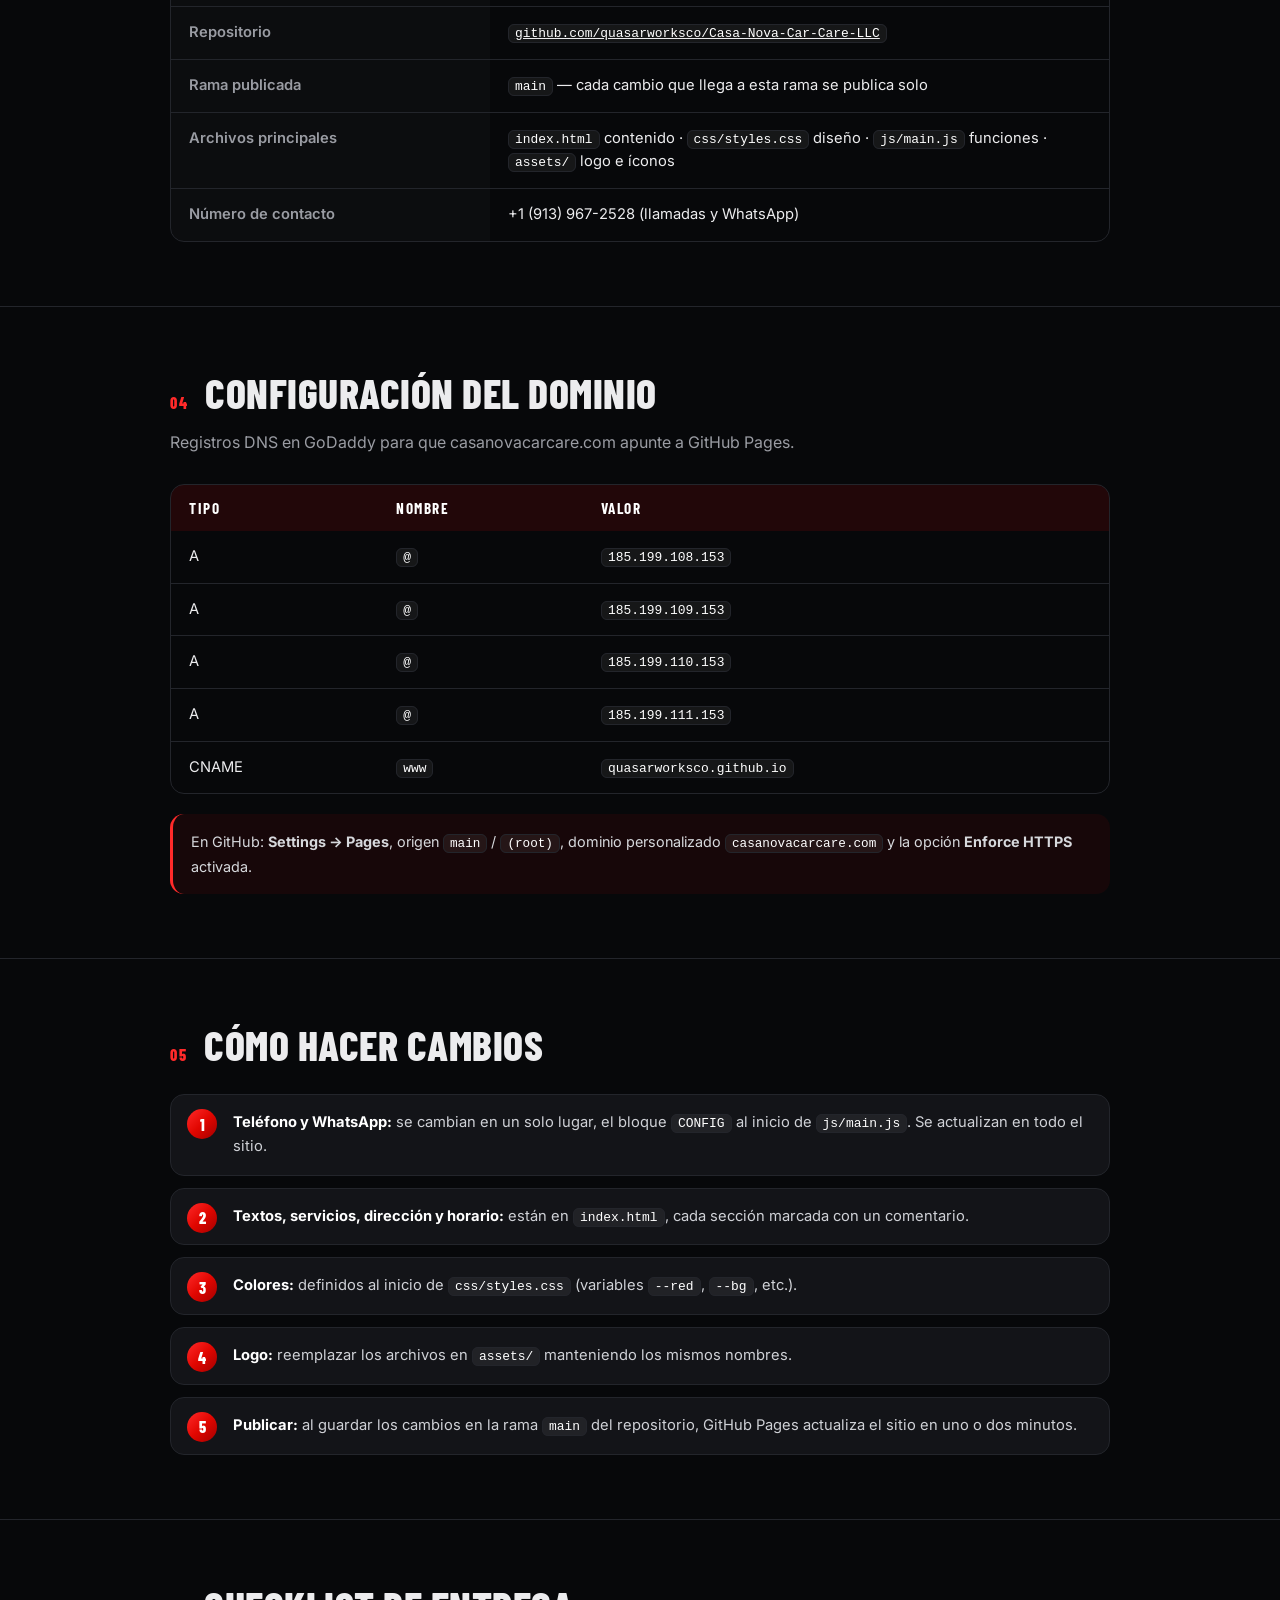
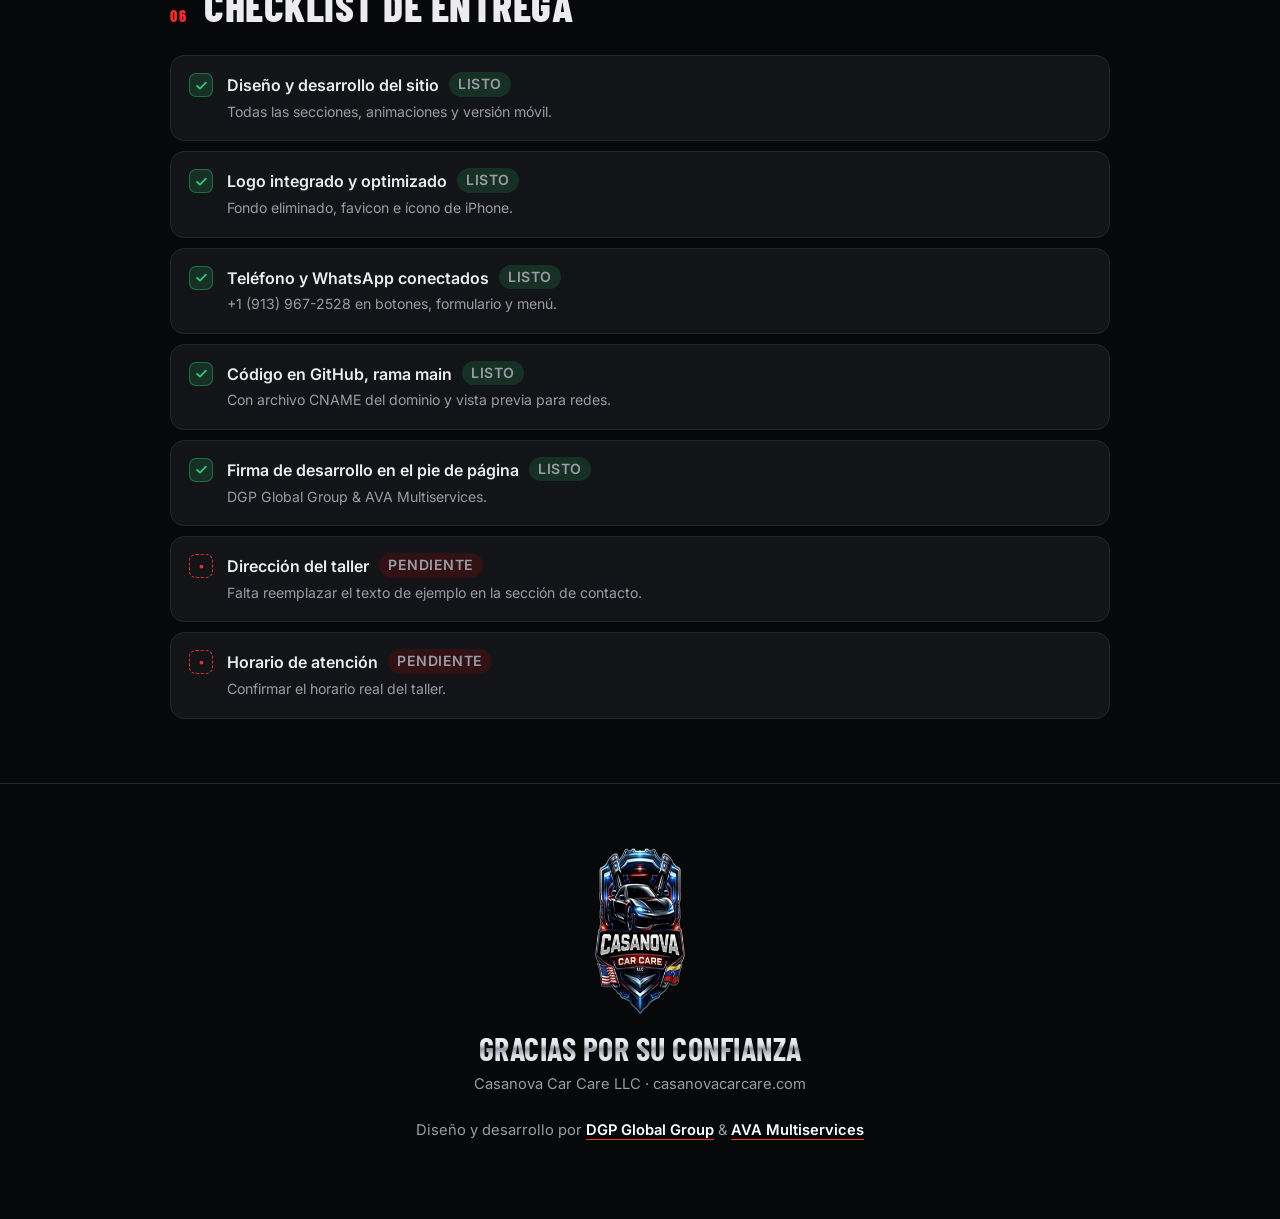
==== commit 2ef4e3da: "QA pass: fix mobile menu after scroll, social cards, a11y and perf - Mobile menu no longer gets conf" ====
--- a/entrega/index.html
+++ b/entrega/index.html
@@ -7,6 +7,20 @@
   <meta name="description" content="Documento de entrega del sitio web de Casanova Car Care LLC.">
   <meta name="robots" content="noindex, nofollow">
   <meta name="theme-color" content="#07080a">
+  <meta property="og:type" content="website">
+  <meta property="og:site_name" content="Casanova Car Care LLC">
+  <meta property="og:locale" content="es_US">
+  <meta property="og:url" content="https://casanovacarcare.com/entrega/">
+  <meta property="og:title" content="Entrega del proyecto | Casanova Car Care LLC">
+  <meta property="og:description" content="Todo lo que incluye el sitio web de Casanova Car Care LLC.">
+  <meta property="og:image" content="https://casanovacarcare.com/assets/og-image.jpg">
+  <meta property="og:image:width" content="1200">
+  <meta property="og:image:height" content="630">
+  <meta property="og:image:alt" content="Logo de Casanova Car Care LLC con sus servicios y teléfono">
+  <meta name="twitter:card" content="summary_large_image">
+  <meta name="twitter:title" content="Entrega del proyecto | Casanova Car Care LLC">
+  <meta name="twitter:description" content="Todo lo que incluye el sitio web de Casanova Car Care LLC.">
+  <meta name="twitter:image" content="https://casanovacarcare.com/assets/og-image.jpg">
   <link rel="icon" type="image/png" href="../assets/favicon.png">
 
   <link rel="preconnect" href="https://fonts.googleapis.com">
@@ -294,7 +308,7 @@
             <h3>Buscadores y redes</h3>
             <ul class="list">
               <li>Título y descripción para Google</li>
-              <li>Vista previa con el logo al compartir el enlace en WhatsApp y Facebook</li>
+              <li>Imagen de vista previa (1200×630) al compartir en WhatsApp, Facebook y X (Open Graph y Twitter Card)</li>
               <li>Dirección oficial del sitio (URL canónica)</li>
             </ul>
           </article>
@@ -330,17 +344,17 @@
         <div class="sec-head reveal"><span class="sec-num">02</span><h2>Secciones del sitio</h2></div>
         <div class="table-scroll reveal">
           <table class="table">
-            <thead><tr><th>Sección</th><th>Contenido</th></tr></thead>
+            <thead><tr><th scope="col">Sección</th><th scope="col">Contenido</th></tr></thead>
             <tbody>
-              <tr><th>Menú</th><td>Logo, enlaces a cada sección, teléfono y botón "Agendar cita". Se oculta al bajar y reaparece al subir.</td></tr>
-              <tr><th>Portada</th><td>Título "Tu vehículo en manos expertas", botones de cita y llamada, puntos de confianza y el logo animado.</td></tr>
-              <tr><th>Cinta de servicios</th><td>Franja roja en movimiento con los servicios del taller.</td></tr>
-              <tr><th>Servicios</th><td>Mecánica general, Refrigeración, Frenos y Electricidad, cada uno con su lista y botón "Cotizar".</td></tr>
-              <tr><th>Nosotros</th><td>Por qué elegir el taller, con tacómetro animado y cuatro ventajas.</td></tr>
-              <tr><th>Proceso</th><td>Cuatro pasos: Agenda, Diagnóstico, Presupuesto y Entrega.</td></tr>
-              <tr><th>Llamado a la acción</th><td>Franja roja con botones de WhatsApp y llamada.</td></tr>
-              <tr><th>Contacto</th><td>Teléfono, WhatsApp, dirección, horario y formulario de cita.</td></tr>
-              <tr><th>Pie de página</th><td>Logo, enlaces, teléfono, derechos reservados y firma de desarrollo.</td></tr>
+              <tr><th scope="row">Menú</th><td>Logo, enlaces a cada sección, teléfono y botón "Agendar cita". Se oculta al bajar y reaparece al subir.</td></tr>
+              <tr><th scope="row">Portada</th><td>Título "Tu vehículo en manos expertas", botones de cita y llamada, puntos de confianza y el logo animado.</td></tr>
+              <tr><th scope="row">Cinta de servicios</th><td>Franja roja en movimiento con los servicios del taller.</td></tr>
+              <tr><th scope="row">Servicios</th><td>Mecánica general, Refrigeración, Frenos y Electricidad, cada uno con su lista y botón "Cotizar".</td></tr>
+              <tr><th scope="row">Nosotros</th><td>Por qué elegir el taller, con tacómetro animado y cuatro ventajas.</td></tr>
+              <tr><th scope="row">Proceso</th><td>Cuatro pasos: Agenda, Diagnóstico, Presupuesto y Entrega.</td></tr>
+              <tr><th scope="row">Llamado a la acción</th><td>Franja roja con botones de WhatsApp y llamada.</td></tr>
+              <tr><th scope="row">Contacto</th><td>Teléfono, WhatsApp, dirección, horario y formulario de cita.</td></tr>
+              <tr><th scope="row">Pie de página</th><td>Logo, enlaces, teléfono, derechos reservados y firma de desarrollo.</td></tr>
             </tbody>
           </table>
         </div>
@@ -354,13 +368,13 @@
         <div class="reveal">
           <table class="table">
             <tbody>
-              <tr><th>Tecnología</th><td>HTML5, CSS3 y JavaScript, sin frameworks</td></tr>
-              <tr><th>Hosting</th><td>GitHub Pages</td></tr>
-              <tr><th>Dominio</th><td><code>casanovacarcare.com</code> (registrado en GoDaddy)</td></tr>
-              <tr><th>Repositorio</th><td><a href="https://github.com/quasarworksco/Casa-Nova-Car-Care-LLC" target="_blank" rel="noopener"><code>github.com/quasarworksco/Casa-Nova-Car-Care-LLC</code></a></td></tr>
-              <tr><th>Rama publicada</th><td><code>main</code> — cada cambio que llega a esta rama se publica solo</td></tr>
-              <tr><th>Archivos principales</th><td><code>index.html</code> contenido · <code>css/styles.css</code> diseño · <code>js/main.js</code> funciones · <code>assets/</code> logo e íconos</td></tr>
-              <tr><th>Número de contacto</th><td>+1 (913) 967-2528 (llamadas y WhatsApp)</td></tr>
+              <tr><th scope="row">Tecnología</th><td>HTML5, CSS3 y JavaScript, sin frameworks</td></tr>
+              <tr><th scope="row">Hosting</th><td>GitHub Pages</td></tr>
+              <tr><th scope="row">Dominio</th><td><code>casanovacarcare.com</code> (registrado en GoDaddy)</td></tr>
+              <tr><th scope="row">Repositorio</th><td><a href="https://github.com/quasarworksco/Casa-Nova-Car-Care-LLC" target="_blank" rel="noopener"><code>github.com/quasarworksco/Casa-Nova-Car-Care-LLC</code></a></td></tr>
+              <tr><th scope="row">Rama publicada</th><td><code>main</code> — cada cambio que llega a esta rama se publica solo</td></tr>
+              <tr><th scope="row">Archivos principales</th><td><code>index.html</code> contenido · <code>css/styles.css</code> diseño · <code>js/main.js</code> funciones · <code>assets/</code> logo e íconos</td></tr>
+              <tr><th scope="row">Número de contacto</th><td>+1 (913) 967-2528 (llamadas y WhatsApp)</td></tr>
             </tbody>
           </table>
         </div>
@@ -374,7 +388,7 @@
         <p class="lead reveal">Registros DNS en GoDaddy para que casanovacarcare.com apunte a GitHub Pages.</p>
         <div class="table-scroll reveal">
           <table class="table">
-            <thead><tr><th>Tipo</th><th>Nombre</th><th>Valor</th></tr></thead>
+            <thead><tr><th scope="col">Tipo</th><th scope="col">Nombre</th><th scope="col">Valor</th></tr></thead>
             <tbody>
               <tr><td>A</td><td><code>@</code></td><td><code>185.199.108.153</code></td></tr>
               <tr><td>A</td><td><code>@</code></td><td><code>185.199.109.153</code></td></tr>
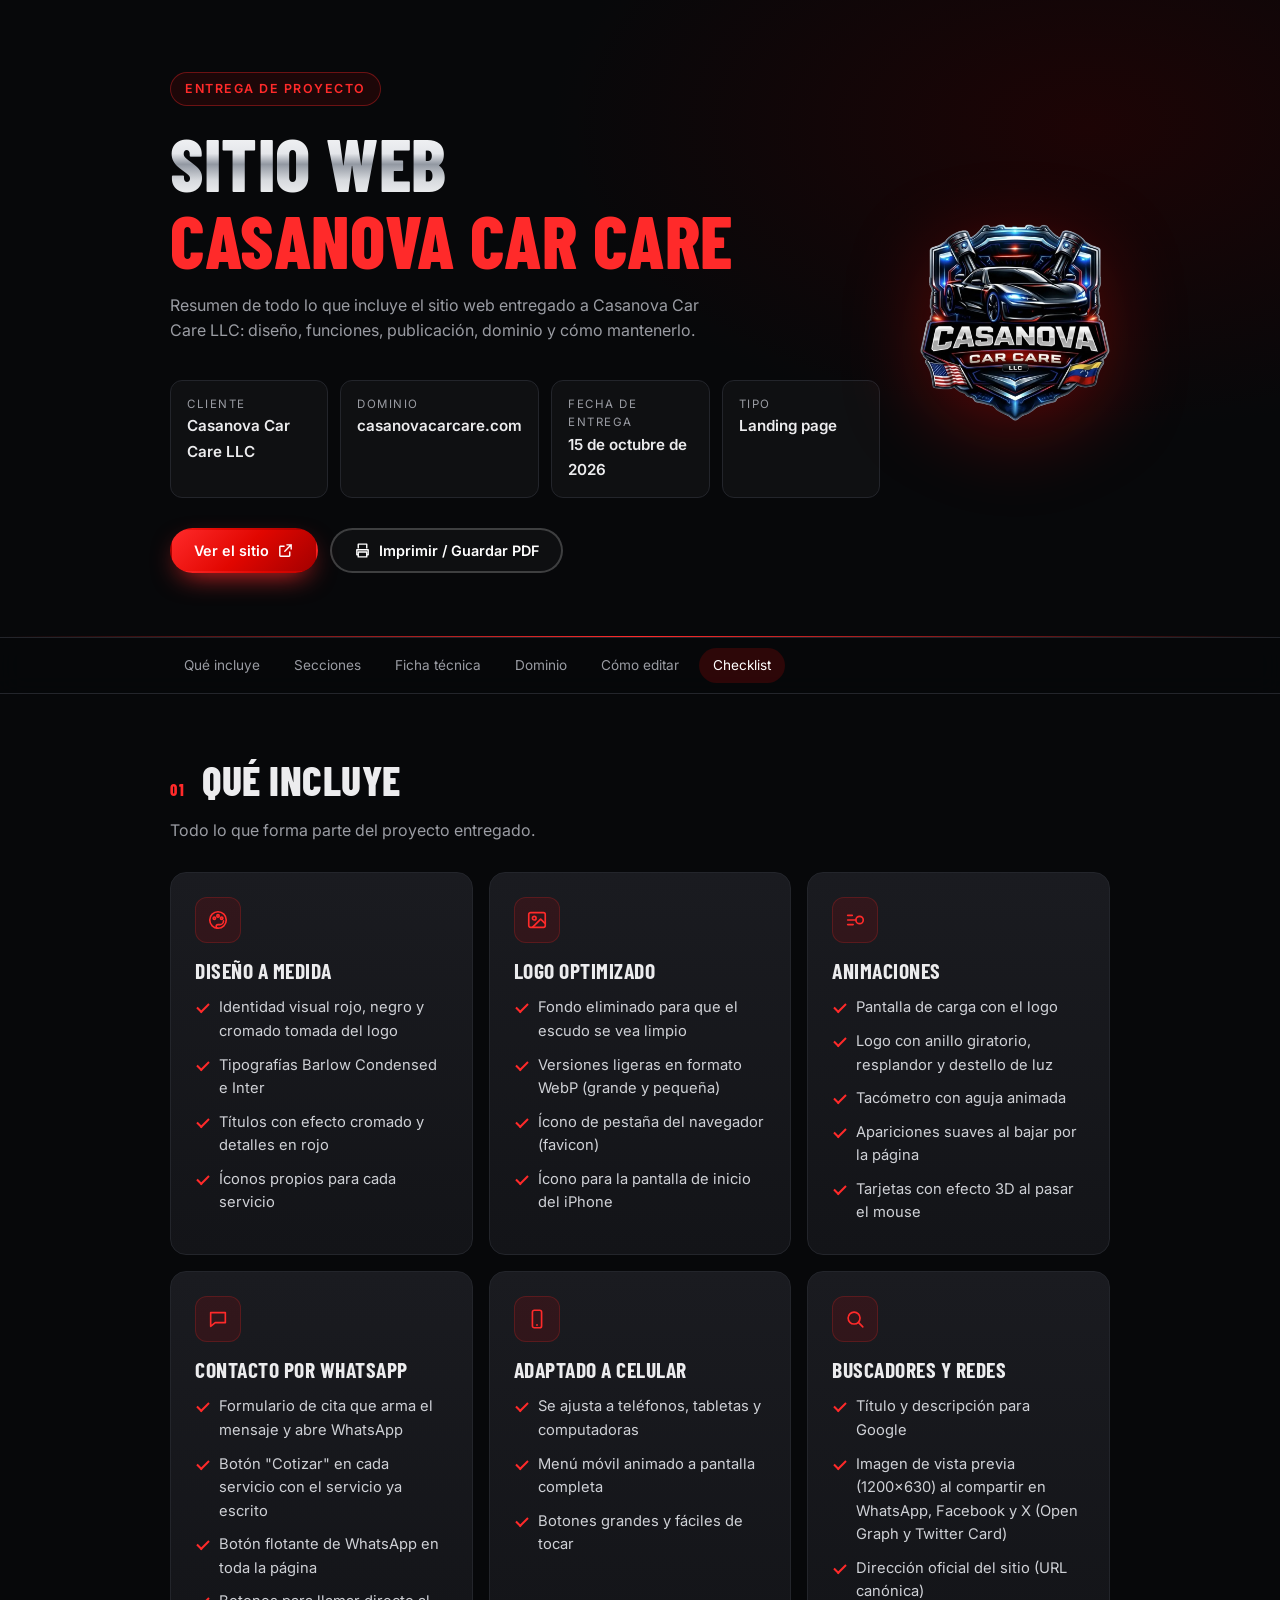
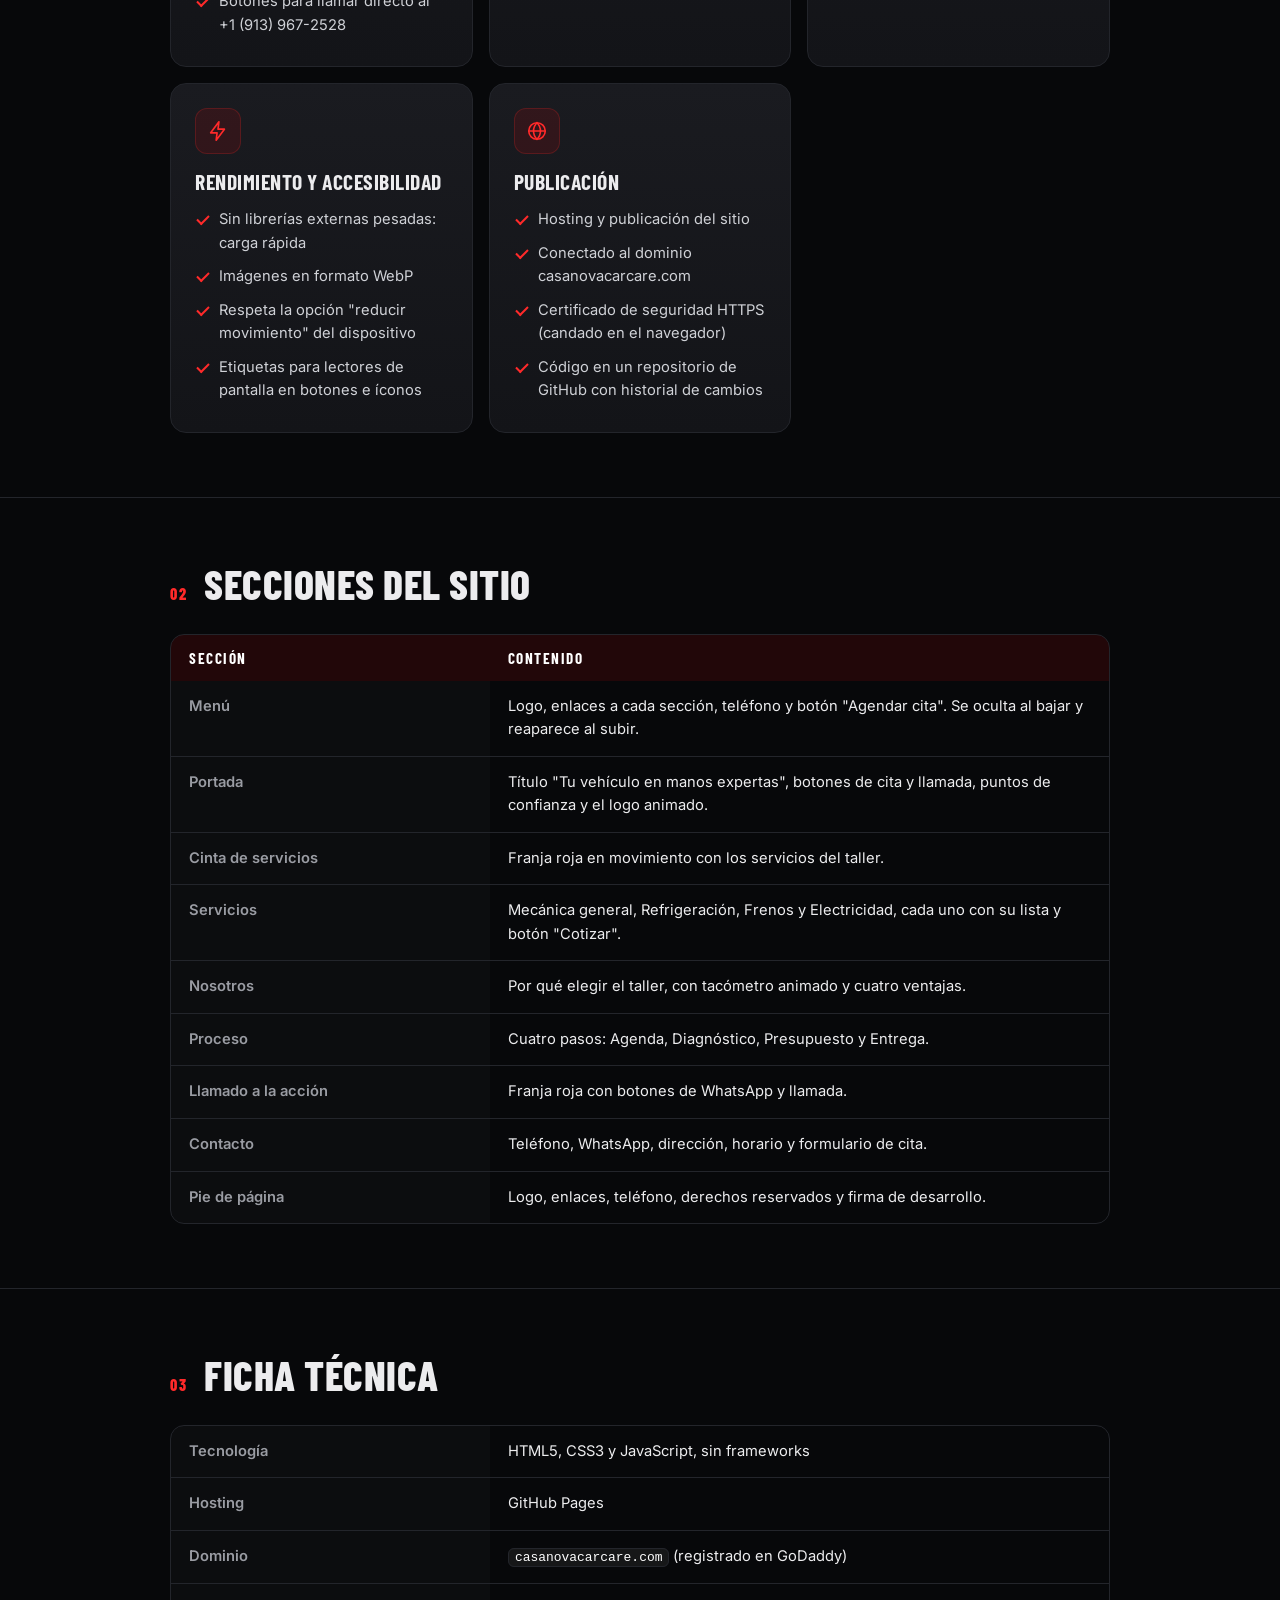
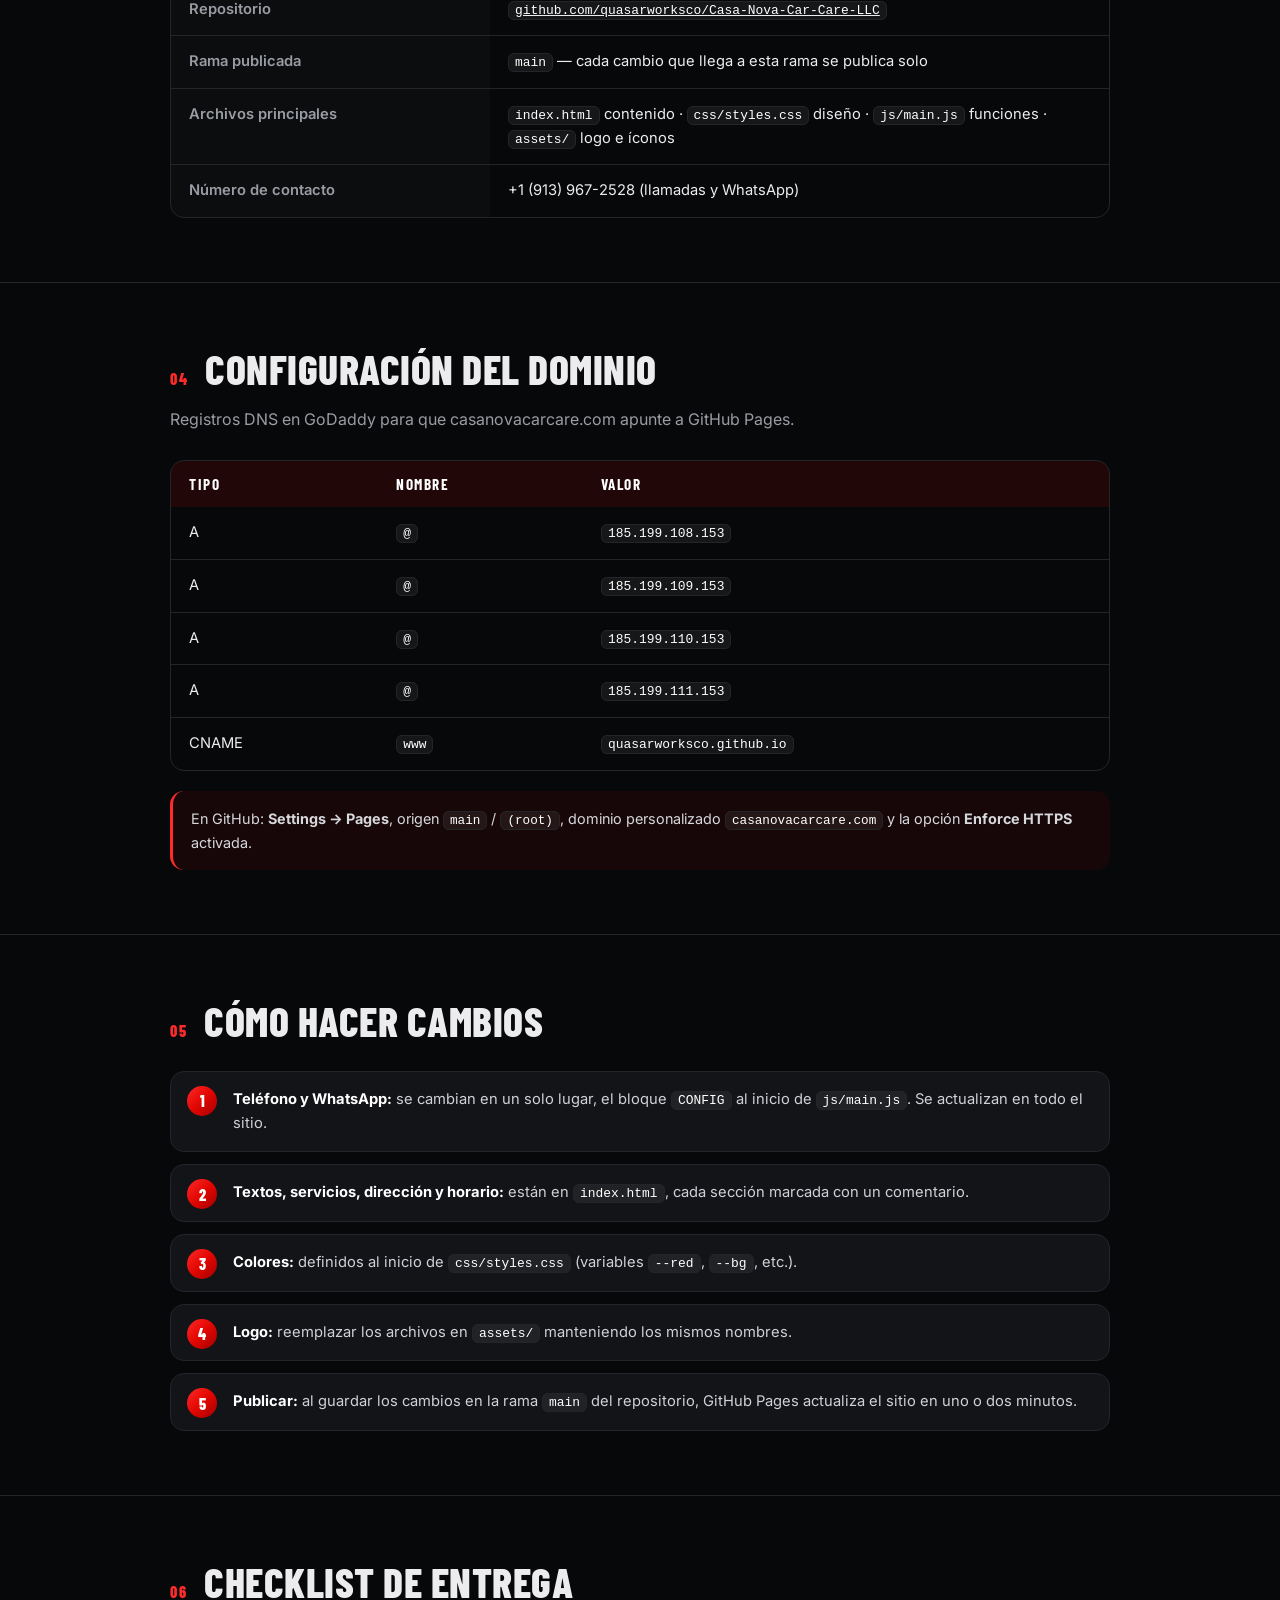
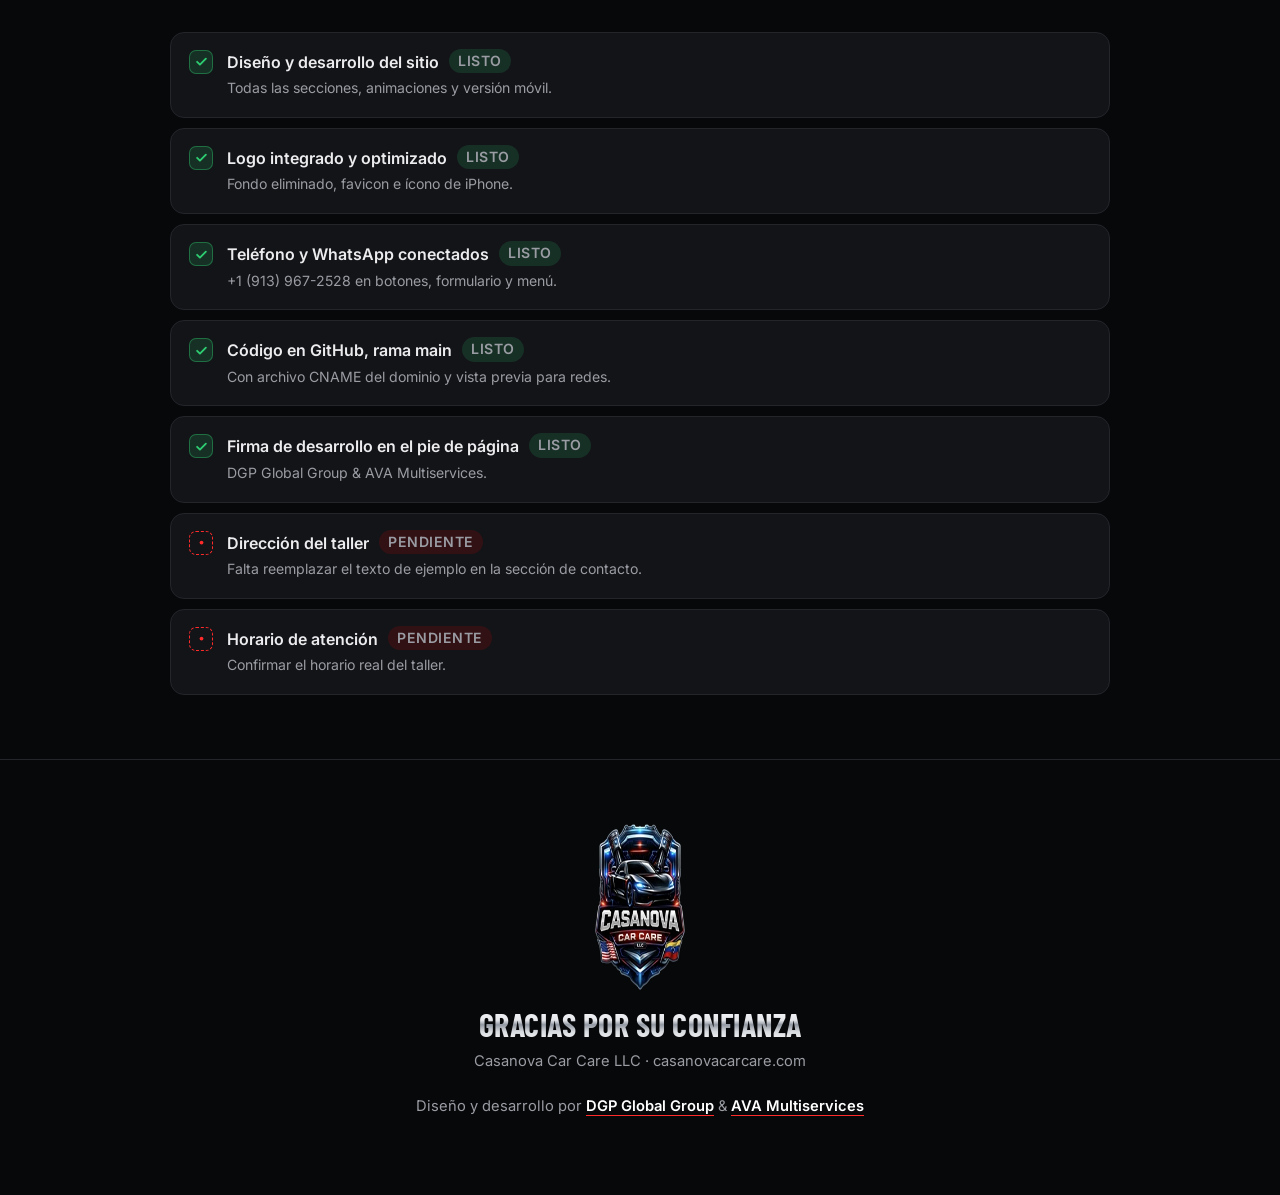
==== commit 2697f17b: "Remove hosting cost wording from delivery page Co-Authored-By: Claude Opus 5.5 <noreply@anthropic.co" ====
--- a/entrega/index.html
+++ b/entrega/index.html
@@ -328,9 +328,9 @@
             <div class="card-icon"><svg><use href="#i-globe"/></svg></div>
             <h3>Publicación</h3>
             <ul class="list">
-              <li>Alojado en GitHub Pages, sin costo de hosting</li>
+              <li>Hosting y publicación del sitio</li>
               <li>Conectado al dominio casanovacarcare.com</li>
-              <li>Certificado de seguridad HTTPS gratuito</li>
+              <li>Certificado de seguridad HTTPS (candado en el navegador)</li>
               <li>Código en un repositorio de GitHub con historial de cambios</li>
             </ul>
           </article>
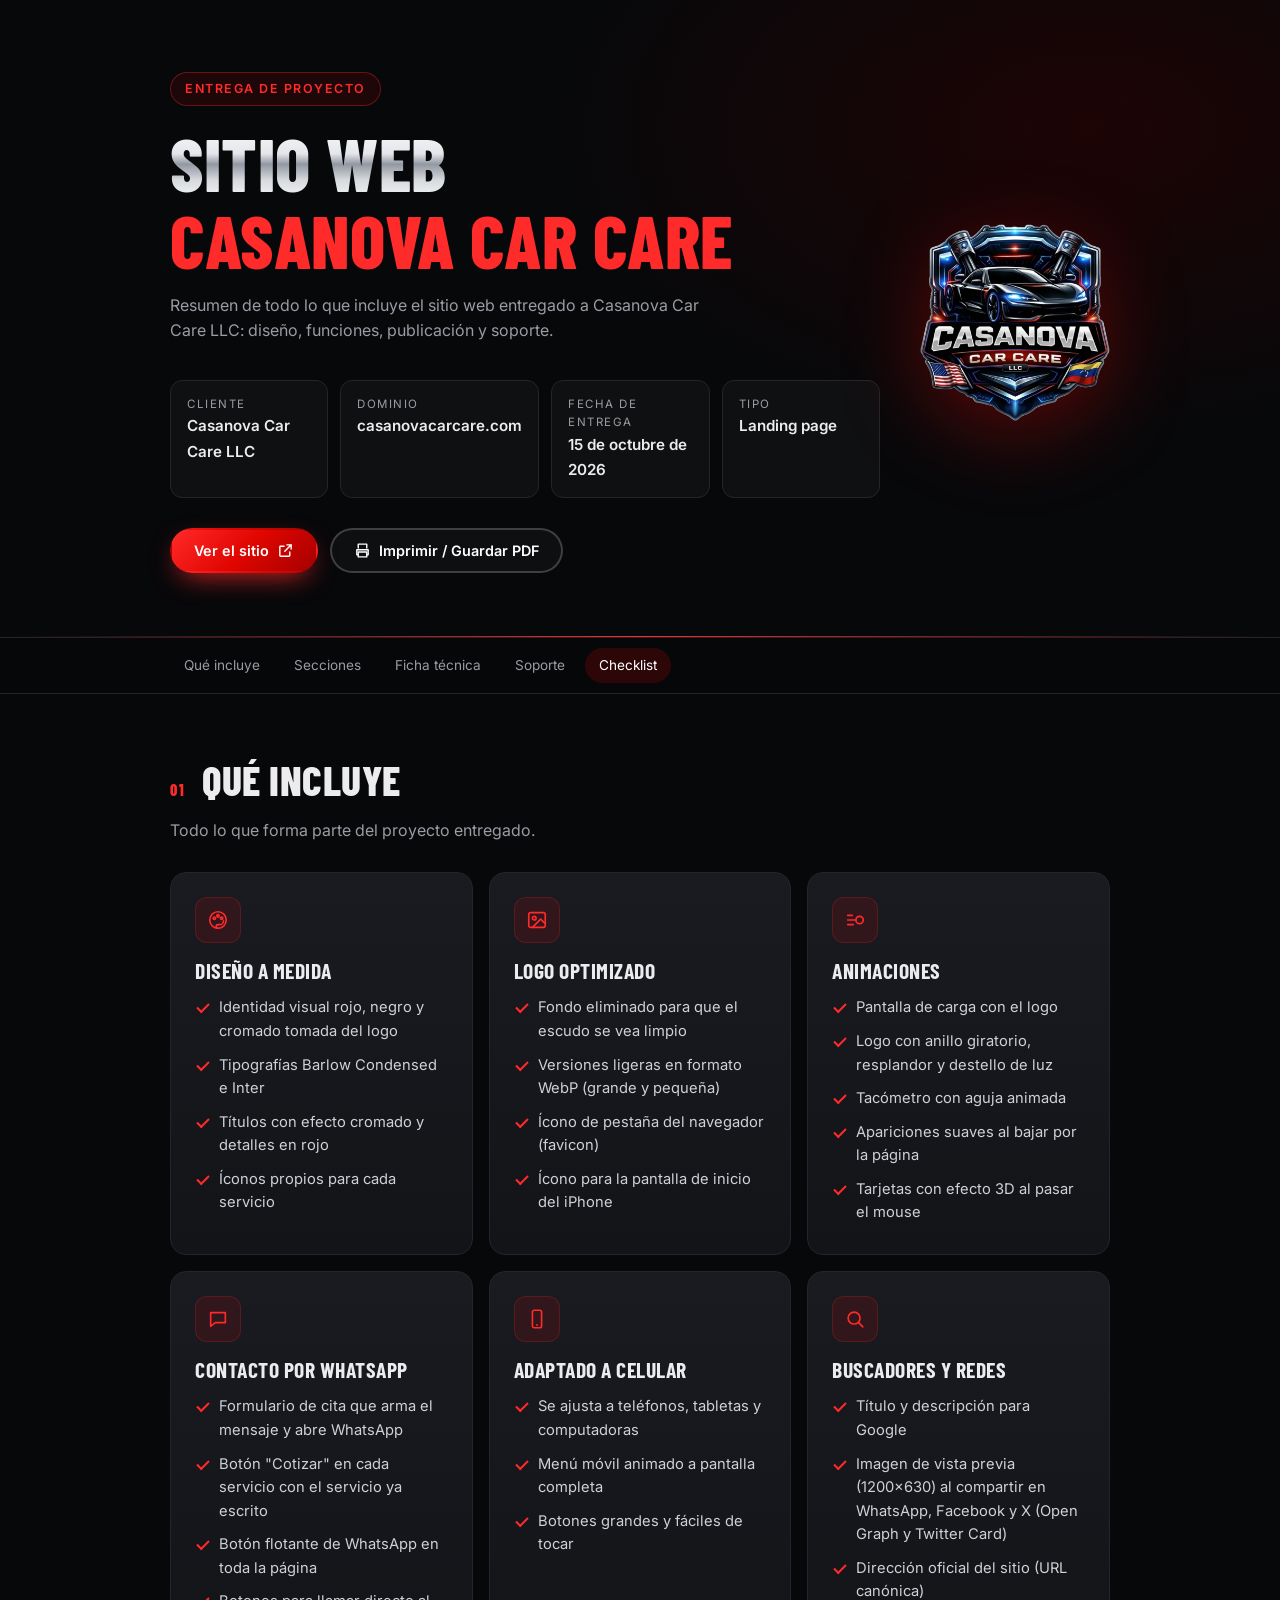
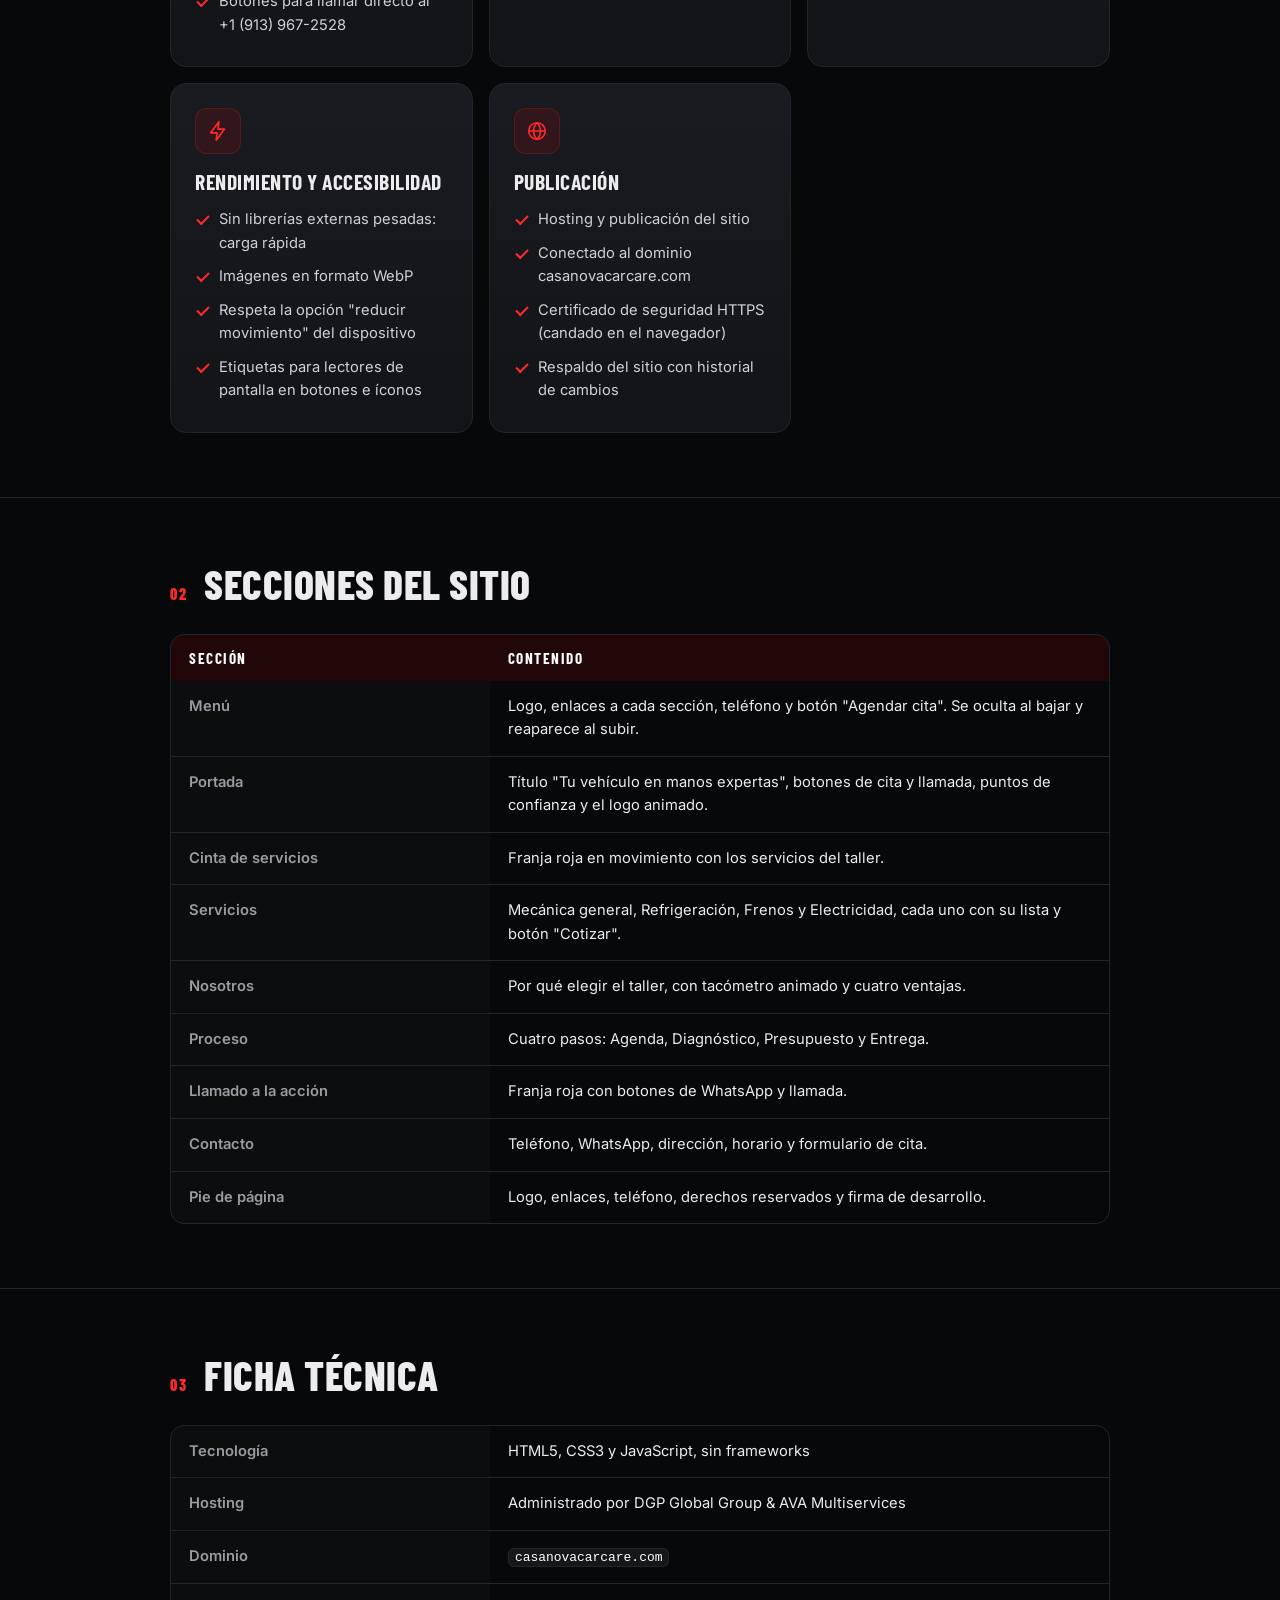
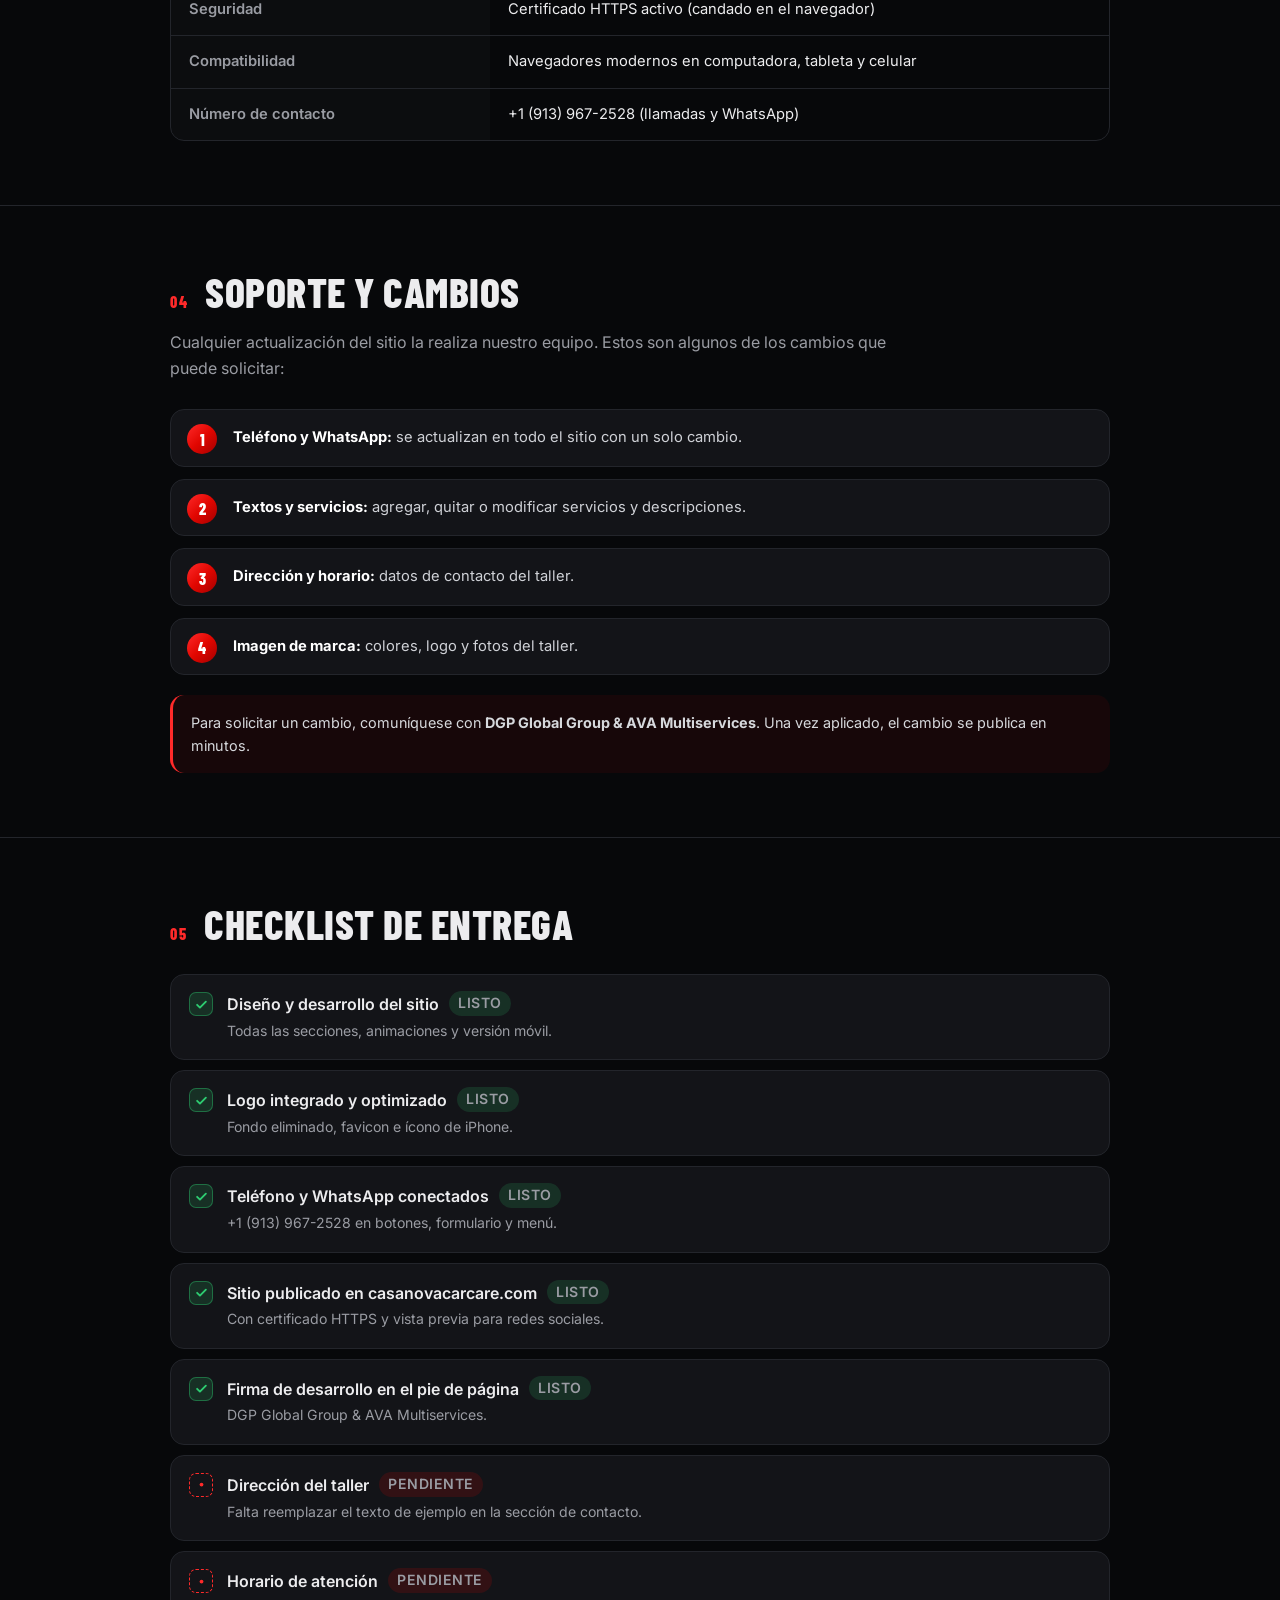
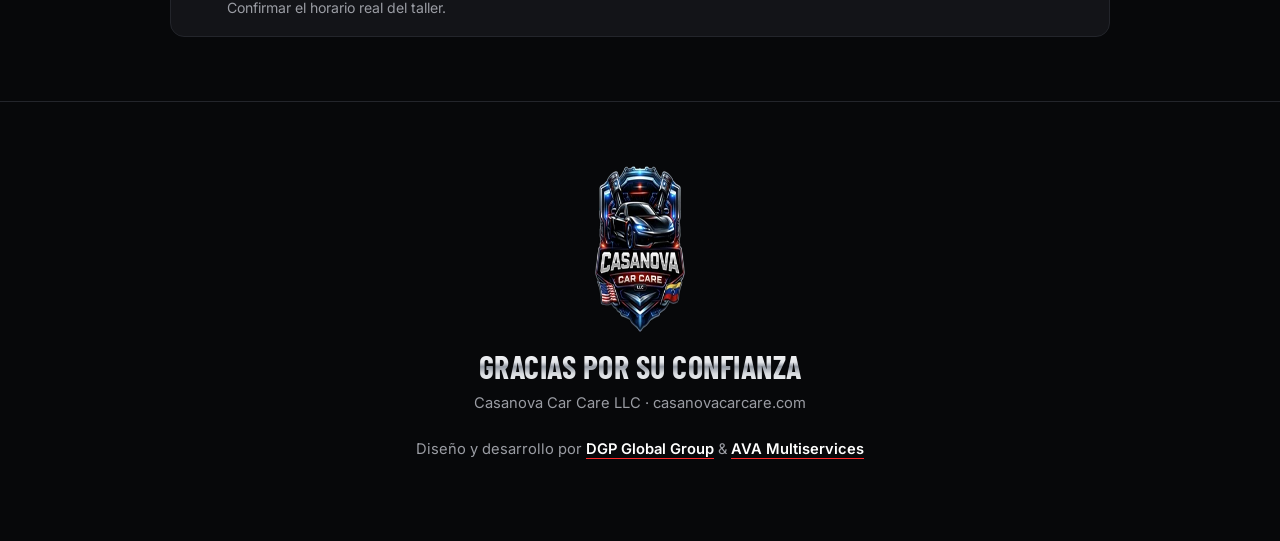
==== commit bd494fa9: "Remove hosting provider details from delivery page Replace the DNS/repository sections with a suppor" ====
--- a/entrega/index.html
+++ b/entrega/index.html
@@ -210,7 +210,7 @@
       <div>
         <span class="tag">Entrega de proyecto</span>
         <h1><span class="chrome">Sitio web</span><br><span class="accent">Casanova Car Care</span></h1>
-        <p>Resumen de todo lo que incluye el sitio web entregado a Casanova Car Care LLC: diseño, funciones, publicación, dominio y cómo mantenerlo.</p>
+        <p>Resumen de todo lo que incluye el sitio web entregado a Casanova Car Care LLC: diseño, funciones, publicación y soporte.</p>
 
         <div class="meta">
           <div><span>Cliente</span><strong>Casanova Car Care LLC</strong></div>
@@ -234,8 +234,7 @@
       <a href="#incluye">Qué incluye</a>
       <a href="#secciones">Secciones</a>
       <a href="#tecnico">Ficha técnica</a>
-      <a href="#dominio">Dominio</a>
-      <a href="#editar">Cómo editar</a>
+      <a href="#soporte">Soporte</a>
       <a href="#checklist">Checklist</a>
     </div>
   </nav>
@@ -331,7 +330,7 @@
               <li>Hosting y publicación del sitio</li>
               <li>Conectado al dominio casanovacarcare.com</li>
               <li>Certificado de seguridad HTTPS (candado en el navegador)</li>
-              <li>Código en un repositorio de GitHub con historial de cambios</li>
+              <li>Respaldo del sitio con historial de cambios</li>
             </ul>
           </article>
         </div>
@@ -369,11 +368,10 @@
           <table class="table">
             <tbody>
               <tr><th scope="row">Tecnología</th><td>HTML5, CSS3 y JavaScript, sin frameworks</td></tr>
-              <tr><th scope="row">Hosting</th><td>GitHub Pages</td></tr>
-              <tr><th scope="row">Dominio</th><td><code>casanovacarcare.com</code> (registrado en GoDaddy)</td></tr>
-              <tr><th scope="row">Repositorio</th><td><a href="https://github.com/quasarworksco/Casa-Nova-Car-Care-LLC" target="_blank" rel="noopener"><code>github.com/quasarworksco/Casa-Nova-Car-Care-LLC</code></a></td></tr>
-              <tr><th scope="row">Rama publicada</th><td><code>main</code> — cada cambio que llega a esta rama se publica solo</td></tr>
-              <tr><th scope="row">Archivos principales</th><td><code>index.html</code> contenido · <code>css/styles.css</code> diseño · <code>js/main.js</code> funciones · <code>assets/</code> logo e íconos</td></tr>
+              <tr><th scope="row">Hosting</th><td>Administrado por DGP Global Group &amp; AVA Multiservices</td></tr>
+              <tr><th scope="row">Dominio</th><td><code>casanovacarcare.com</code></td></tr>
+              <tr><th scope="row">Seguridad</th><td>Certificado HTTPS activo (candado en el navegador)</td></tr>
+              <tr><th scope="row">Compatibilidad</th><td>Navegadores modernos en computadora, tableta y celular</td></tr>
               <tr><th scope="row">Número de contacto</th><td>+1 (913) 967-2528 (llamadas y WhatsApp)</td></tr>
             </tbody>
           </table>
@@ -381,50 +379,30 @@
       </div>
     </section>
 
-    <!-- ===== 04 Dominio ===== -->
-    <section id="dominio">
+    <!-- ===== 04 Soporte y cambios ===== -->
+    <section id="soporte">
       <div class="wrap">
-        <div class="sec-head reveal"><span class="sec-num">04</span><h2>Configuración del dominio</h2></div>
-        <p class="lead reveal">Registros DNS en GoDaddy para que casanovacarcare.com apunte a GitHub Pages.</p>
-        <div class="table-scroll reveal">
-          <table class="table">
-            <thead><tr><th scope="col">Tipo</th><th scope="col">Nombre</th><th scope="col">Valor</th></tr></thead>
-            <tbody>
-              <tr><td>A</td><td><code>@</code></td><td><code>185.199.108.153</code></td></tr>
-              <tr><td>A</td><td><code>@</code></td><td><code>185.199.109.153</code></td></tr>
-              <tr><td>A</td><td><code>@</code></td><td><code>185.199.110.153</code></td></tr>
-              <tr><td>A</td><td><code>@</code></td><td><code>185.199.111.153</code></td></tr>
-              <tr><td>CNAME</td><td><code>www</code></td><td><code>quasarworksco.github.io</code></td></tr>
-            </tbody>
-          </table>
-        </div>
-        <p class="note reveal">En GitHub: <strong>Settings → Pages</strong>, origen <code>main</code> / <code>(root)</code>, dominio personalizado <code>casanovacarcare.com</code> y la opción <strong>Enforce HTTPS</strong> activada.</p>
+        <div class="sec-head reveal"><span class="sec-num">04</span><h2>Soporte y cambios</h2></div>
+        <p class="lead reveal">Cualquier actualización del sitio la realiza nuestro equipo. Estos son algunos de los cambios que puede solicitar:</p>
+        <ol class="steps reveal">
+          <li><strong>Teléfono y WhatsApp:</strong> se actualizan en todo el sitio con un solo cambio.</li>
+          <li><strong>Textos y servicios:</strong> agregar, quitar o modificar servicios y descripciones.</li>
+          <li><strong>Dirección y horario:</strong> datos de contacto del taller.</li>
+          <li><strong>Imagen de marca:</strong> colores, logo y fotos del taller.</li>
+        </ol>
+        <p class="note reveal">Para solicitar un cambio, comuníquese con <strong>DGP Global Group &amp; AVA Multiservices</strong>. Una vez aplicado, el cambio se publica en minutos.</p>
       </div>
     </section>
 
-    <!-- ===== 05 Cómo editar ===== -->
-    <section id="editar">
-      <div class="wrap">
-        <div class="sec-head reveal"><span class="sec-num">05</span><h2>Cómo hacer cambios</h2></div>
-        <ol class="steps reveal">
-          <li><strong>Teléfono y WhatsApp:</strong> se cambian en un solo lugar, el bloque <code>CONFIG</code> al inicio de <code>js/main.js</code>. Se actualizan en todo el sitio.</li>
-          <li><strong>Textos, servicios, dirección y horario:</strong> están en <code>index.html</code>, cada sección marcada con un comentario.</li>
-          <li><strong>Colores:</strong> definidos al inicio de <code>css/styles.css</code> (variables <code>--red</code>, <code>--bg</code>, etc.).</li>
-          <li><strong>Logo:</strong> reemplazar los archivos en <code>assets/</code> manteniendo los mismos nombres.</li>
-          <li><strong>Publicar:</strong> al guardar los cambios en la rama <code>main</code> del repositorio, GitHub Pages actualiza el sitio en uno o dos minutos.</li>
-        </ol>
-      </div>
-    </section>
-
-    <!-- ===== 06 Checklist ===== -->
+    <!-- ===== 05 Checklist ===== -->
     <section id="checklist">
       <div class="wrap">
-        <div class="sec-head reveal"><span class="sec-num">06</span><h2>Checklist de entrega</h2></div>
+        <div class="sec-head reveal"><span class="sec-num">05</span><h2>Checklist de entrega</h2></div>
         <div class="checklist reveal">
           <div class="check done"><span class="check-box"><svg><use href="#i-check"/></svg></span><div><strong>Diseño y desarrollo del sitio <span class="pill pill-done">Listo</span></strong><span>Todas las secciones, animaciones y versión móvil.</span></div></div>
           <div class="check done"><span class="check-box"><svg><use href="#i-check"/></svg></span><div><strong>Logo integrado y optimizado <span class="pill pill-done">Listo</span></strong><span>Fondo eliminado, favicon e ícono de iPhone.</span></div></div>
           <div class="check done"><span class="check-box"><svg><use href="#i-check"/></svg></span><div><strong>Teléfono y WhatsApp conectados <span class="pill pill-done">Listo</span></strong><span>+1 (913) 967-2528 en botones, formulario y menú.</span></div></div>
-          <div class="check done"><span class="check-box"><svg><use href="#i-check"/></svg></span><div><strong>Código en GitHub, rama main <span class="pill pill-done">Listo</span></strong><span>Con archivo CNAME del dominio y vista previa para redes.</span></div></div>
+          <div class="check done"><span class="check-box"><svg><use href="#i-check"/></svg></span><div><strong>Sitio publicado en casanovacarcare.com <span class="pill pill-done">Listo</span></strong><span>Con certificado HTTPS y vista previa para redes sociales.</span></div></div>
           <div class="check done"><span class="check-box"><svg><use href="#i-check"/></svg></span><div><strong>Firma de desarrollo en el pie de página <span class="pill pill-done">Listo</span></strong><span>DGP Global Group &amp; AVA Multiservices.</span></div></div>
           <div class="check todo"><span class="check-box"><svg><use href="#i-dot"/></svg></span><div><strong>Dirección del taller <span class="pill pill-todo">Pendiente</span></strong><span>Falta reemplazar el texto de ejemplo en la sección de contacto.</span></div></div>
           <div class="check todo"><span class="check-box"><svg><use href="#i-dot"/></svg></span><div><strong>Horario de atención <span class="pill pill-todo">Pendiente</span></strong><span>Confirmar el horario real del taller.</span></div></div>
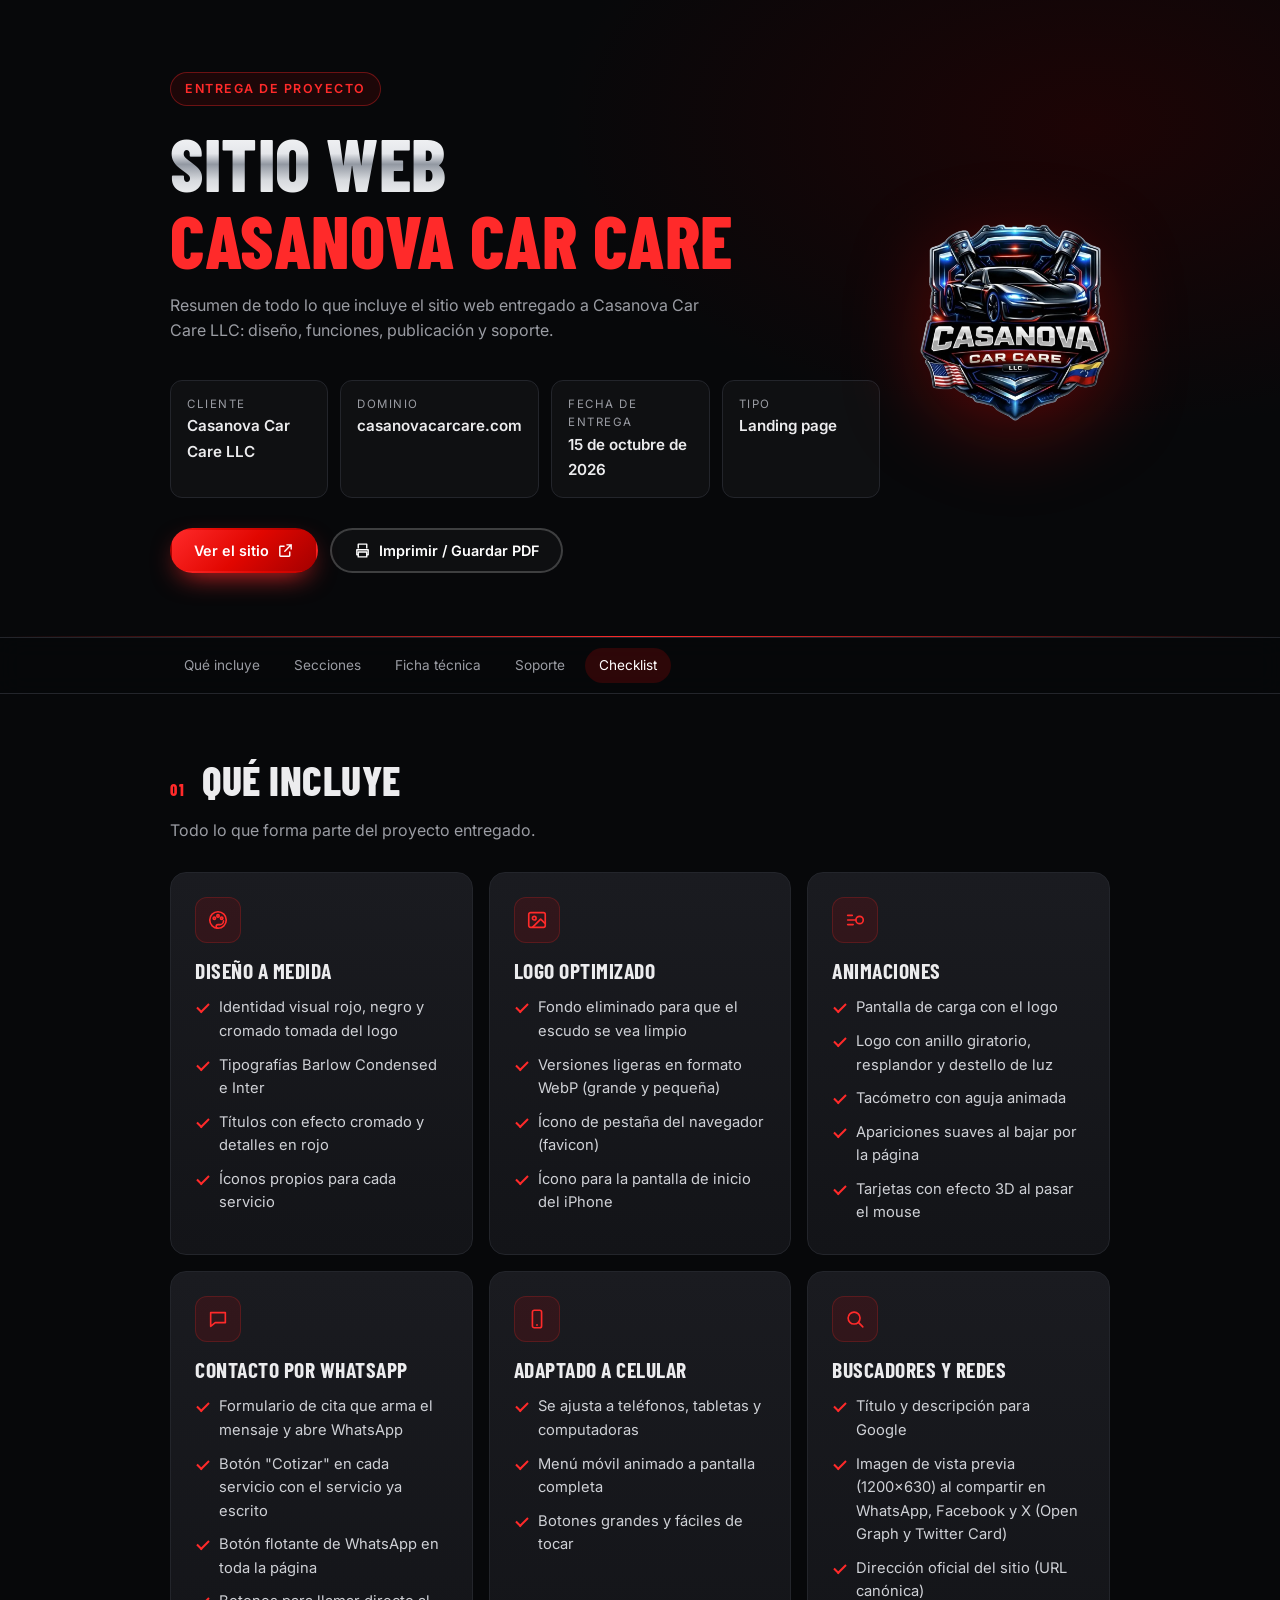
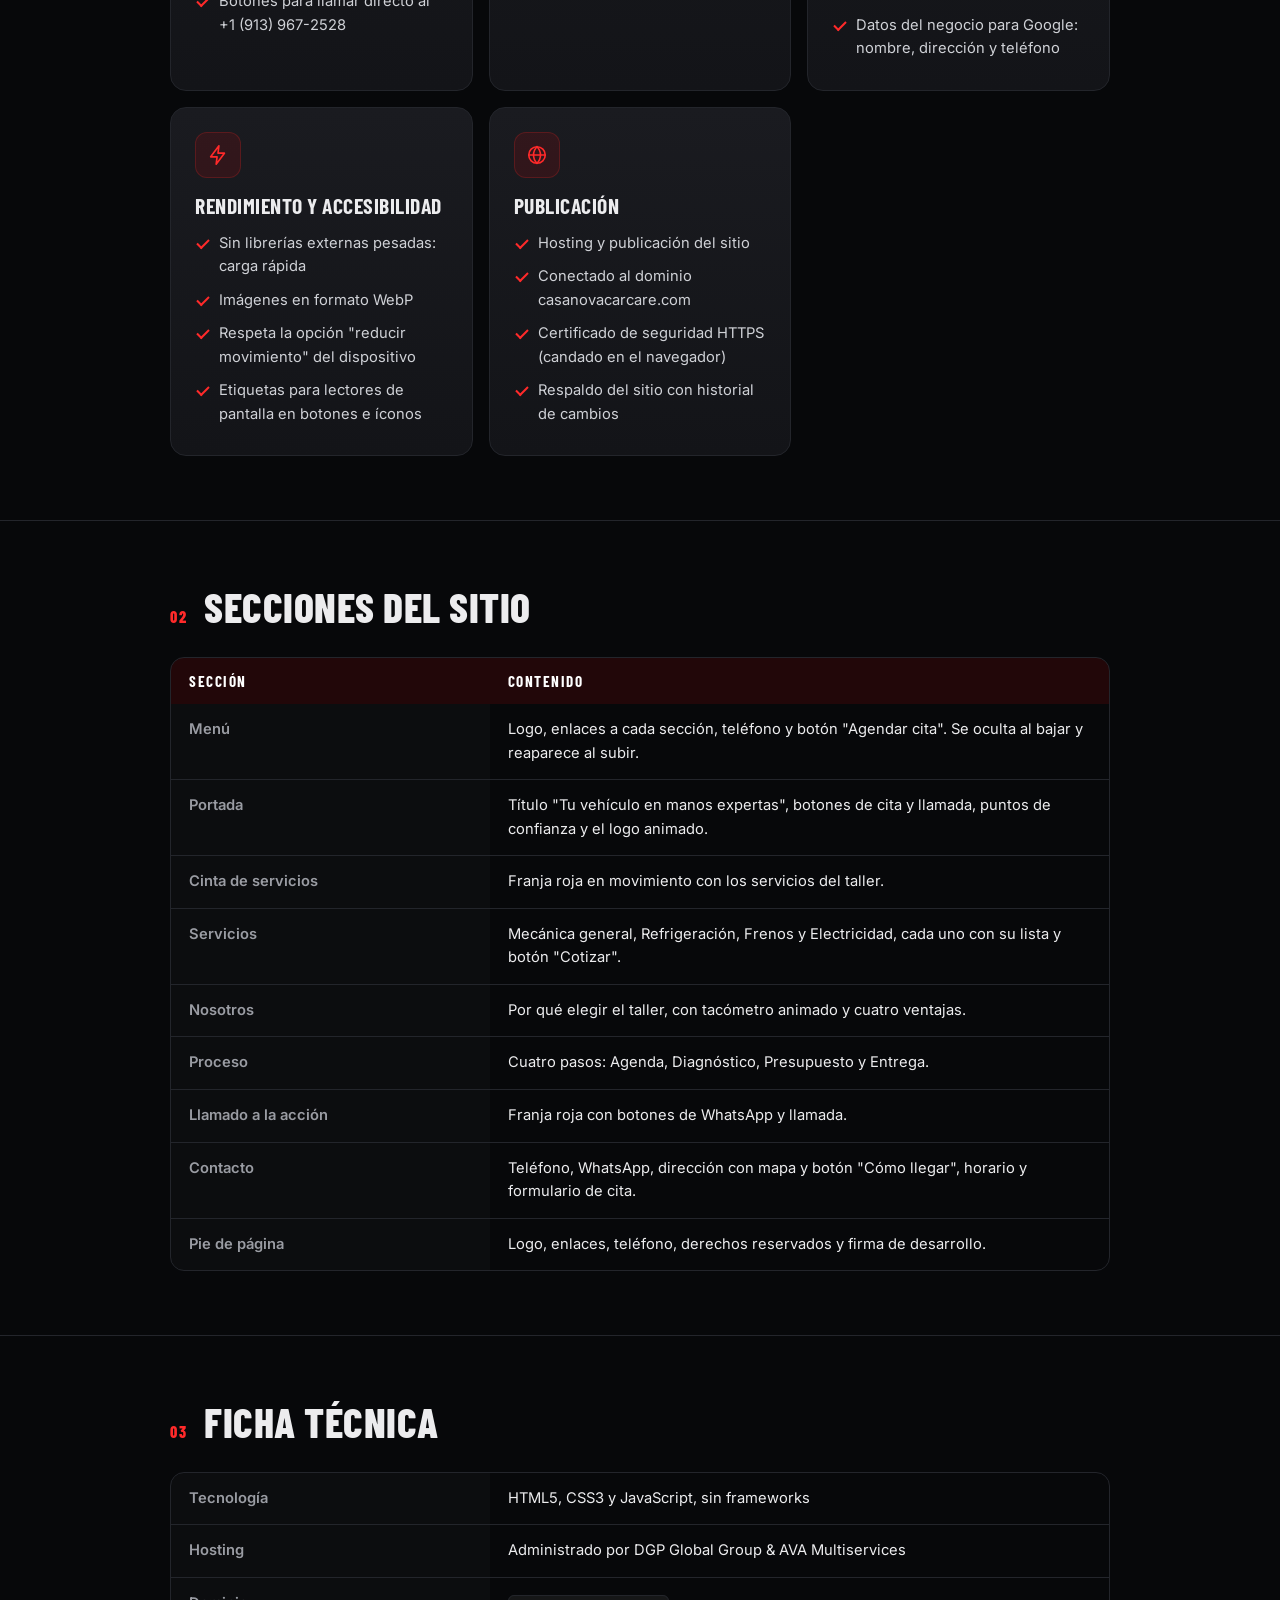
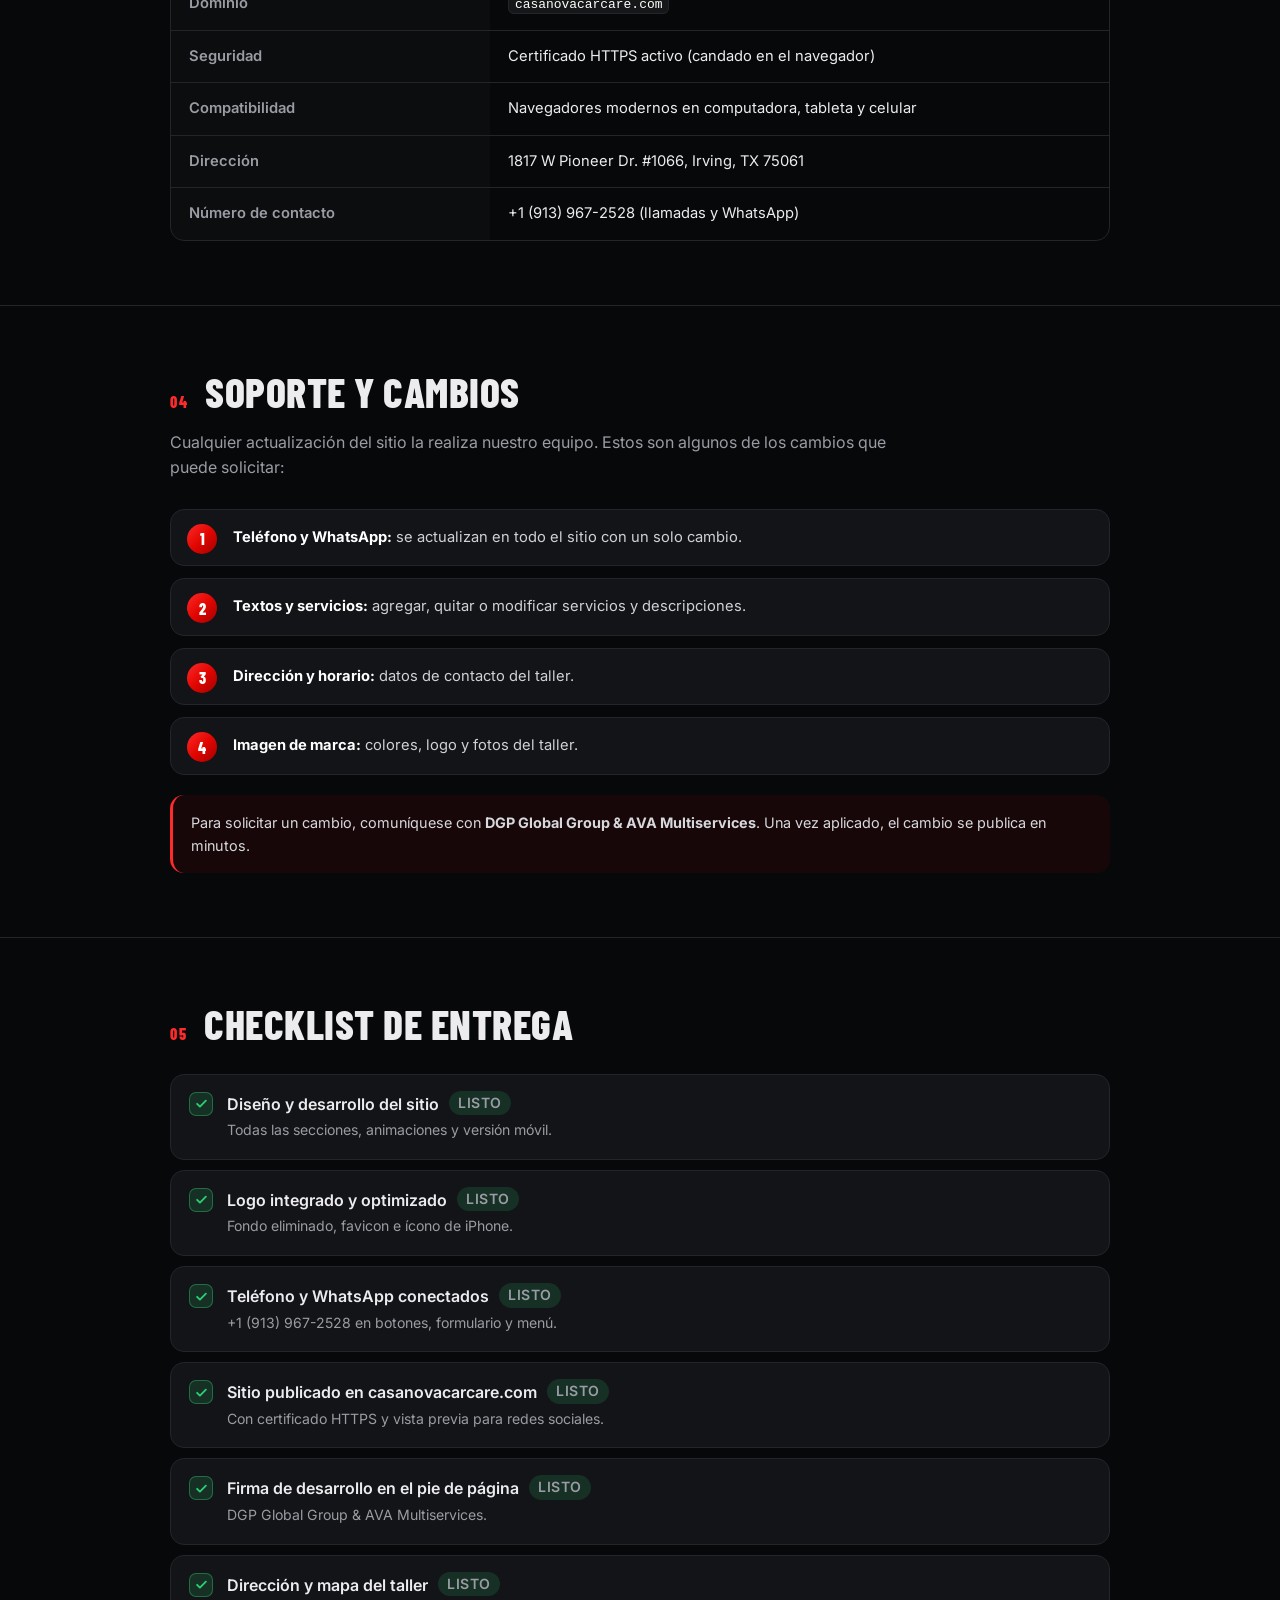
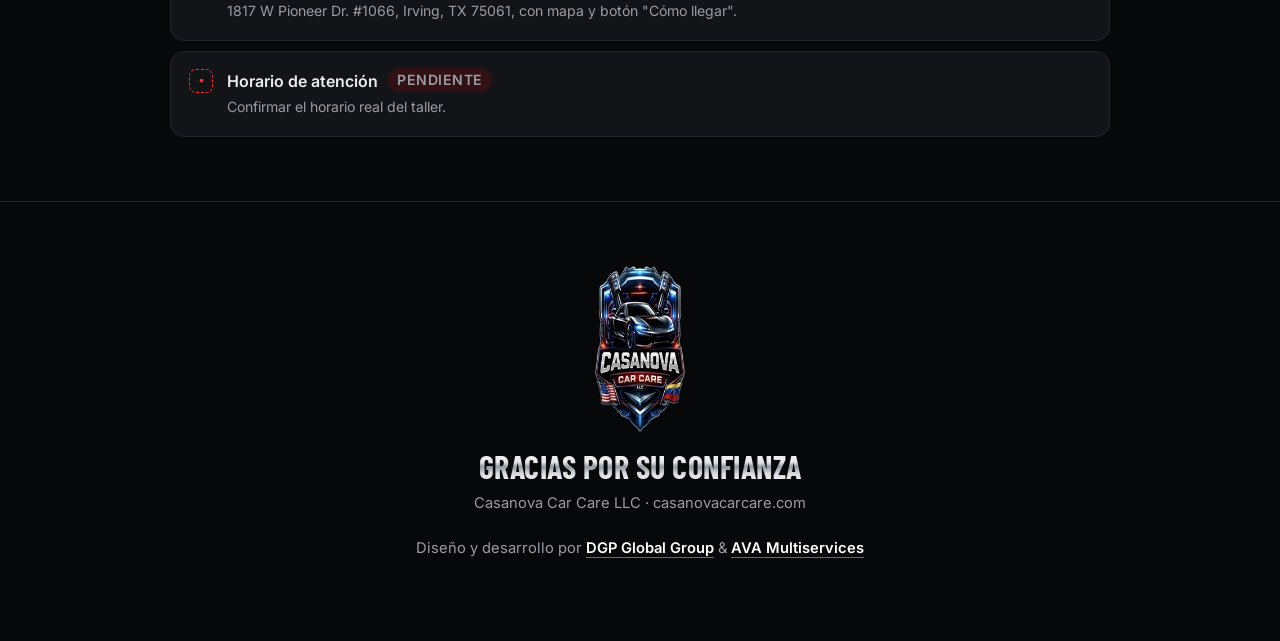
==== commit 7c2d5927: "Add shop address, map and local business data - Address 1817 W Pioneer Dr. #1066, Irving, TX 75061 i" ====
--- a/entrega/index.html
+++ b/entrega/index.html
@@ -309,6 +309,7 @@
               <li>Título y descripción para Google</li>
               <li>Imagen de vista previa (1200×630) al compartir en WhatsApp, Facebook y X (Open Graph y Twitter Card)</li>
               <li>Dirección oficial del sitio (URL canónica)</li>
+              <li>Datos del negocio para Google: nombre, dirección y teléfono</li>
             </ul>
           </article>
 
@@ -352,7 +353,7 @@
               <tr><th scope="row">Nosotros</th><td>Por qué elegir el taller, con tacómetro animado y cuatro ventajas.</td></tr>
               <tr><th scope="row">Proceso</th><td>Cuatro pasos: Agenda, Diagnóstico, Presupuesto y Entrega.</td></tr>
               <tr><th scope="row">Llamado a la acción</th><td>Franja roja con botones de WhatsApp y llamada.</td></tr>
-              <tr><th scope="row">Contacto</th><td>Teléfono, WhatsApp, dirección, horario y formulario de cita.</td></tr>
+              <tr><th scope="row">Contacto</th><td>Teléfono, WhatsApp, dirección con mapa y botón "Cómo llegar", horario y formulario de cita.</td></tr>
               <tr><th scope="row">Pie de página</th><td>Logo, enlaces, teléfono, derechos reservados y firma de desarrollo.</td></tr>
             </tbody>
           </table>
@@ -372,6 +373,7 @@
               <tr><th scope="row">Dominio</th><td><code>casanovacarcare.com</code></td></tr>
               <tr><th scope="row">Seguridad</th><td>Certificado HTTPS activo (candado en el navegador)</td></tr>
               <tr><th scope="row">Compatibilidad</th><td>Navegadores modernos en computadora, tableta y celular</td></tr>
+              <tr><th scope="row">Dirección</th><td>1817 W Pioneer Dr. #1066, Irving, TX 75061</td></tr>
               <tr><th scope="row">Número de contacto</th><td>+1 (913) 967-2528 (llamadas y WhatsApp)</td></tr>
             </tbody>
           </table>
@@ -404,7 +406,7 @@
           <div class="check done"><span class="check-box"><svg><use href="#i-check"/></svg></span><div><strong>Teléfono y WhatsApp conectados <span class="pill pill-done">Listo</span></strong><span>+1 (913) 967-2528 en botones, formulario y menú.</span></div></div>
           <div class="check done"><span class="check-box"><svg><use href="#i-check"/></svg></span><div><strong>Sitio publicado en casanovacarcare.com <span class="pill pill-done">Listo</span></strong><span>Con certificado HTTPS y vista previa para redes sociales.</span></div></div>
           <div class="check done"><span class="check-box"><svg><use href="#i-check"/></svg></span><div><strong>Firma de desarrollo en el pie de página <span class="pill pill-done">Listo</span></strong><span>DGP Global Group &amp; AVA Multiservices.</span></div></div>
-          <div class="check todo"><span class="check-box"><svg><use href="#i-dot"/></svg></span><div><strong>Dirección del taller <span class="pill pill-todo">Pendiente</span></strong><span>Falta reemplazar el texto de ejemplo en la sección de contacto.</span></div></div>
+          <div class="check done"><span class="check-box"><svg><use href="#i-check"/></svg></span><div><strong>Dirección y mapa del taller <span class="pill pill-done">Listo</span></strong><span>1817 W Pioneer Dr. #1066, Irving, TX 75061, con mapa y botón "Cómo llegar".</span></div></div>
           <div class="check todo"><span class="check-box"><svg><use href="#i-dot"/></svg></span><div><strong>Horario de atención <span class="pill pill-todo">Pendiente</span></strong><span>Confirmar el horario real del taller.</span></div></div>
         </div>
       </div>
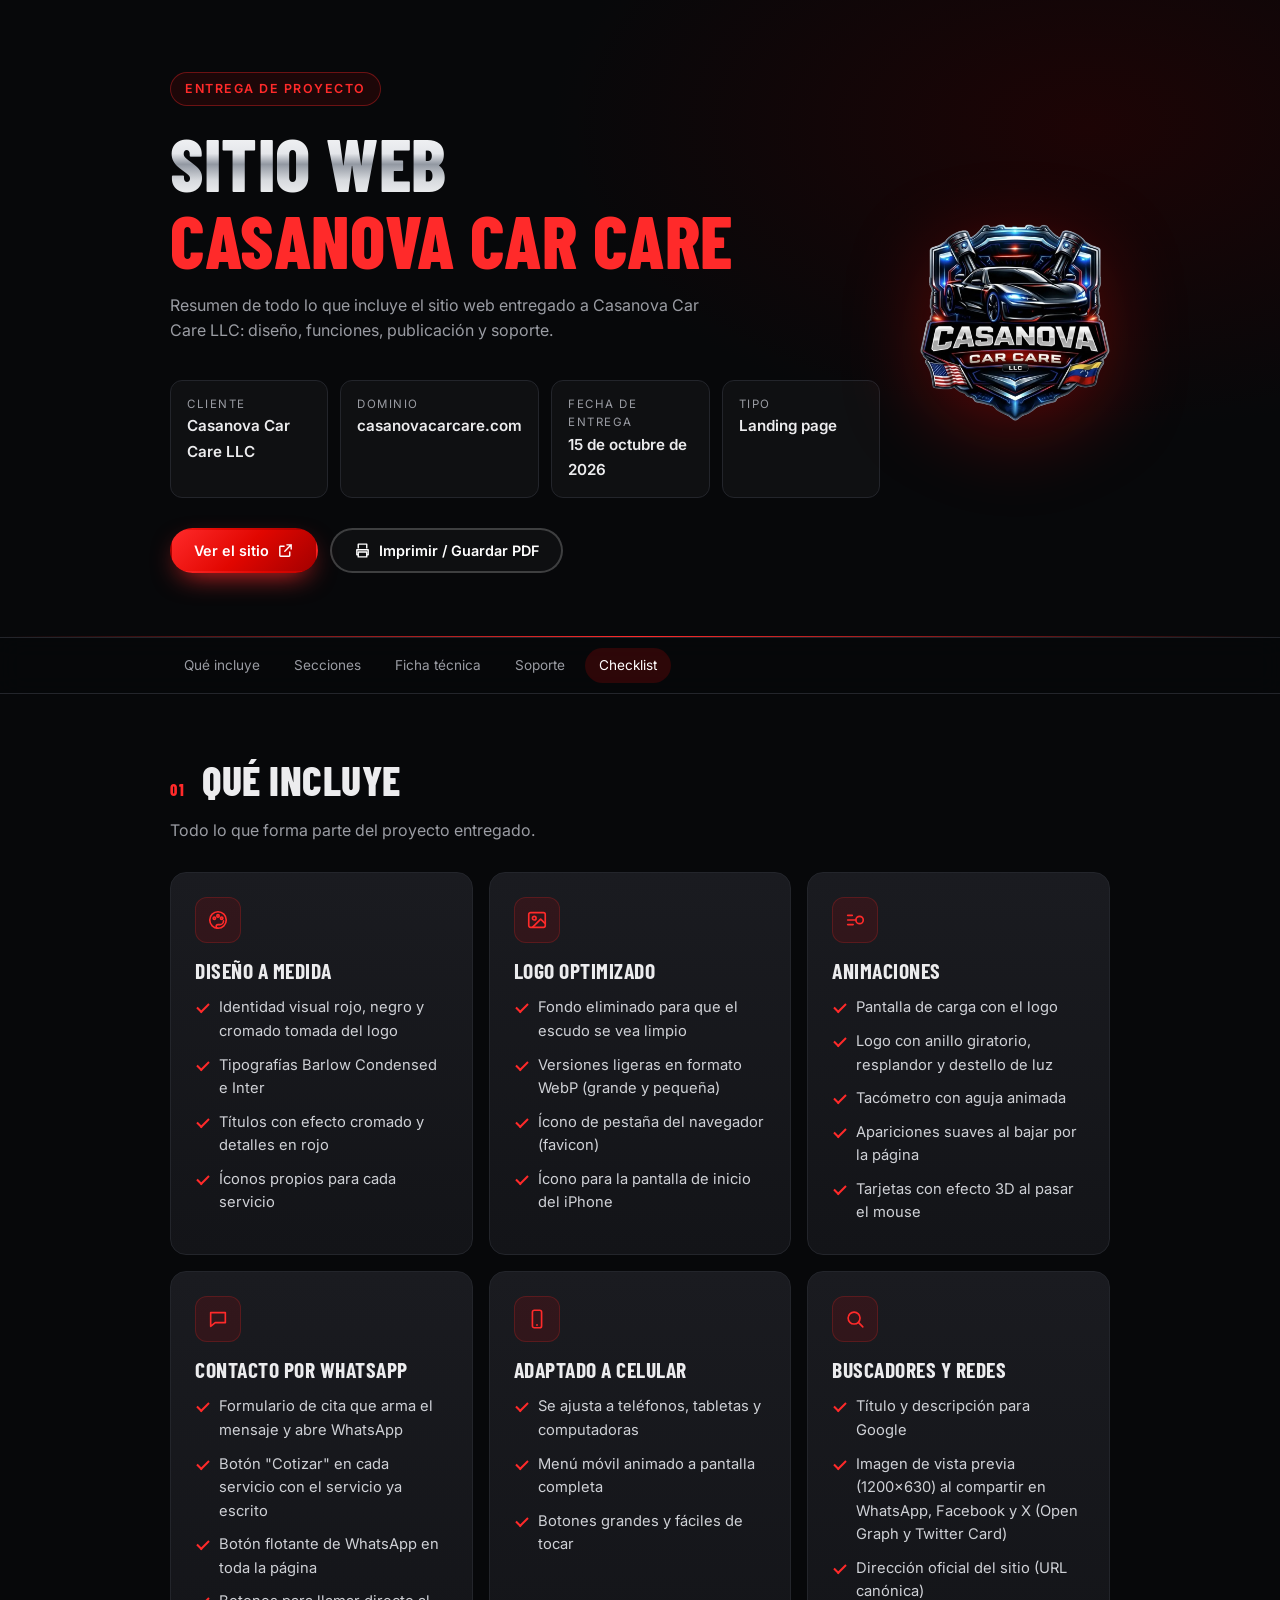
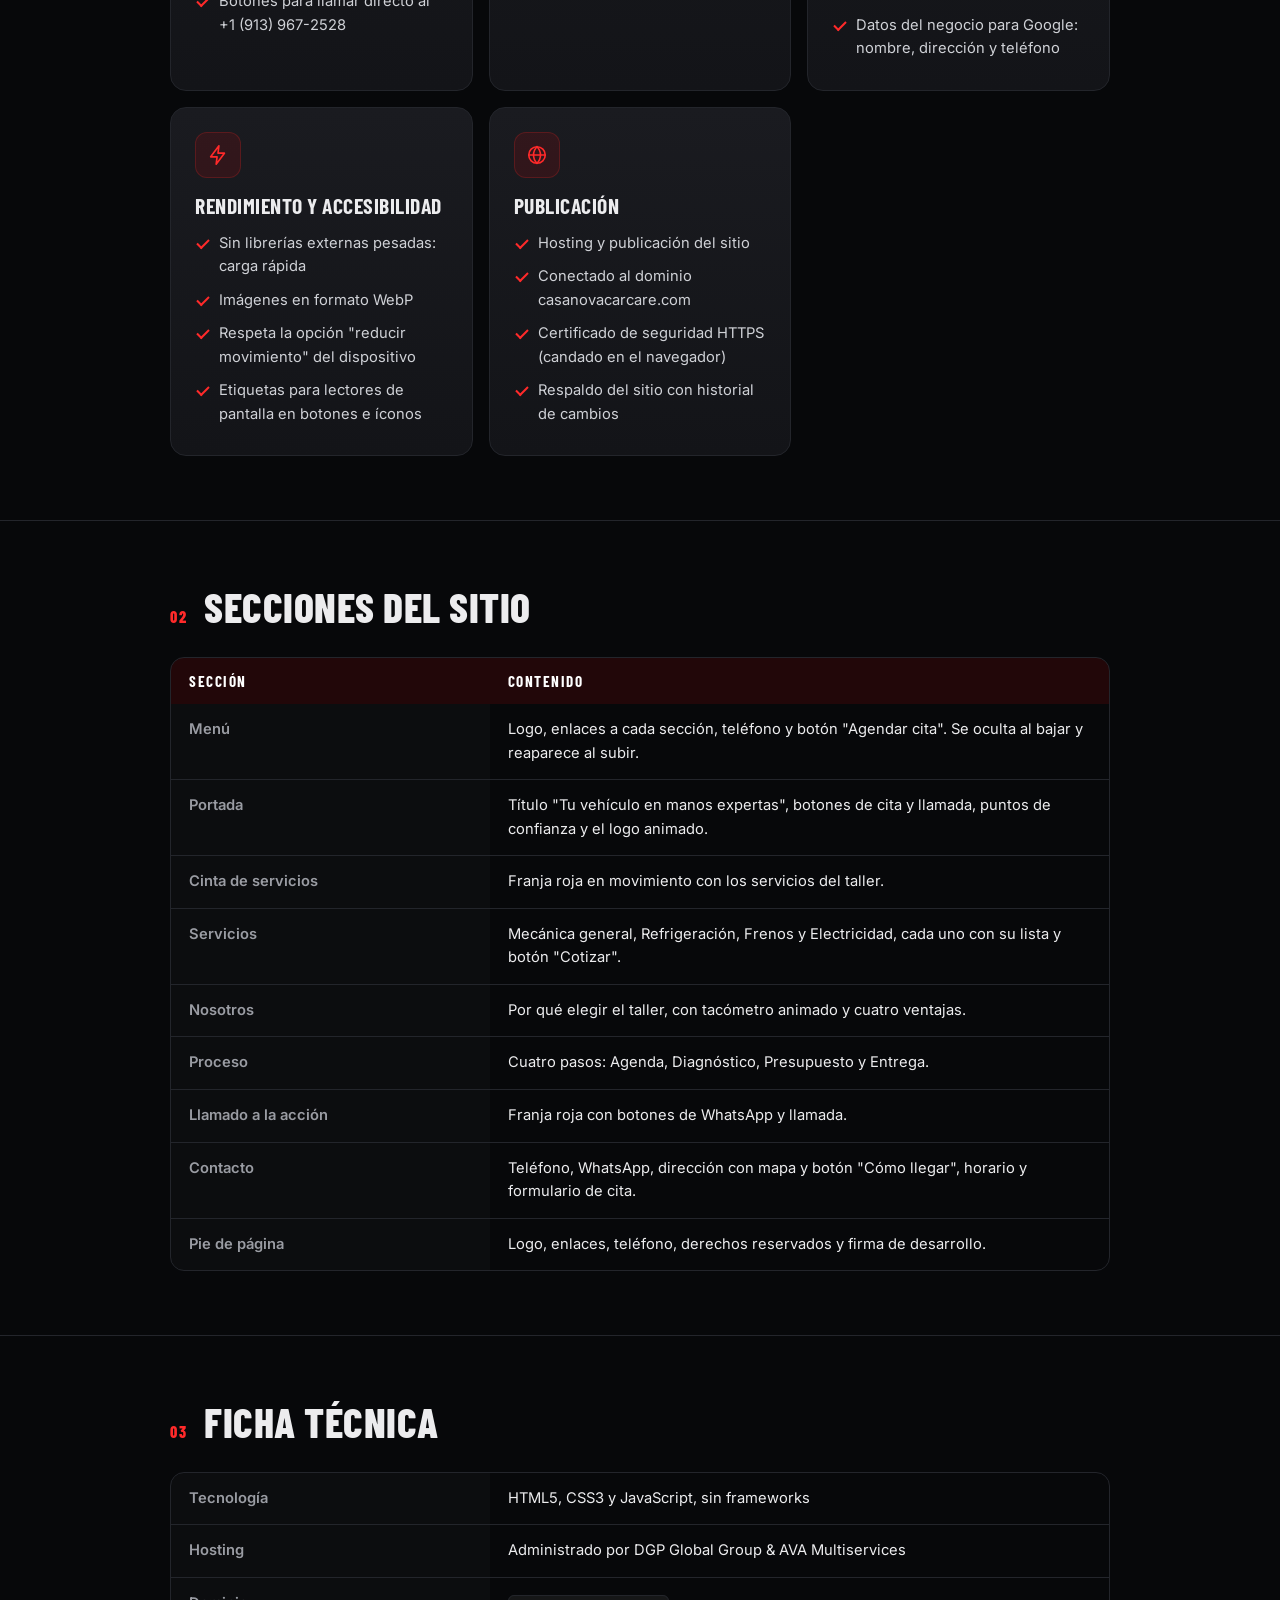
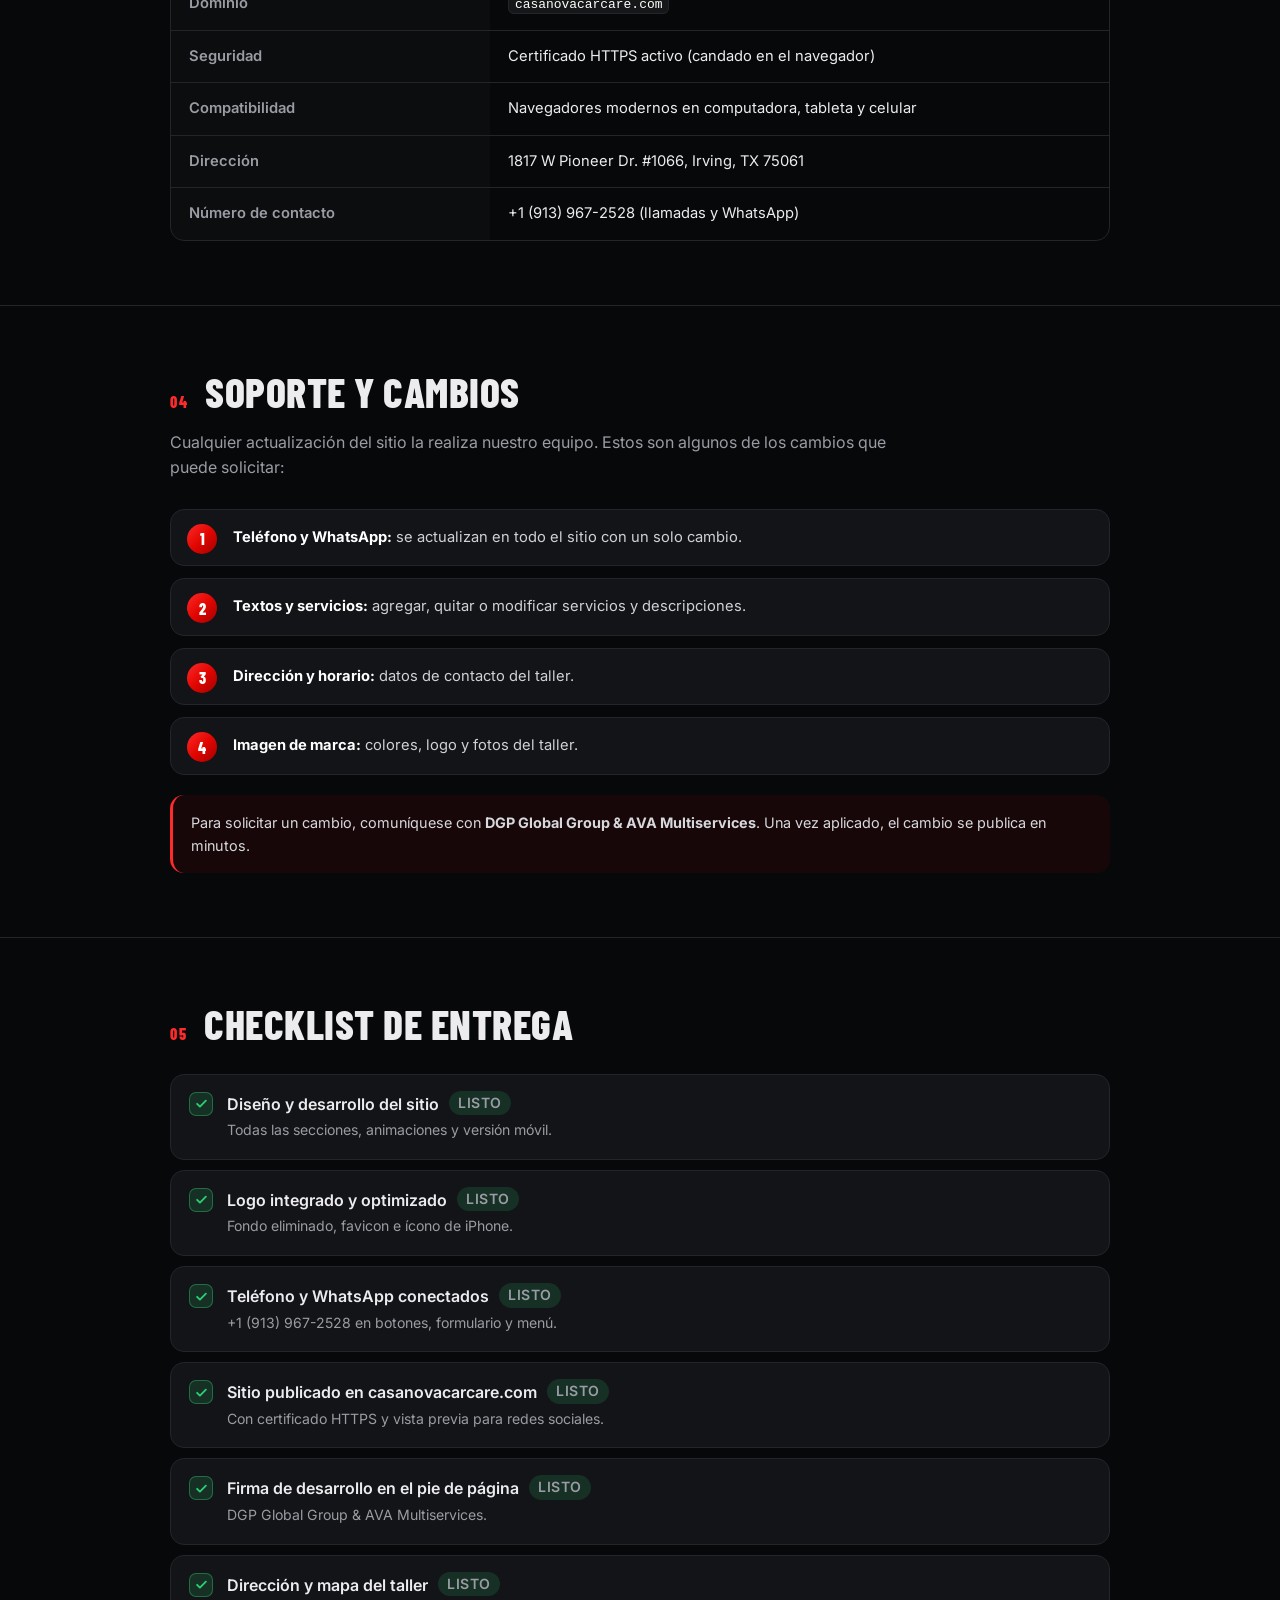
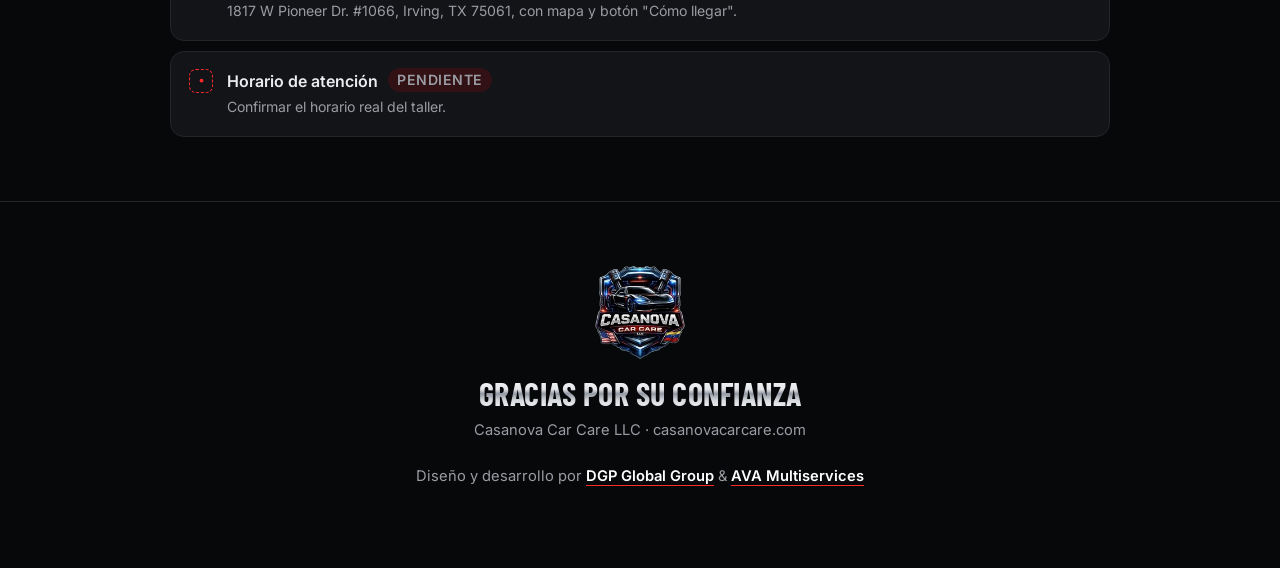
==== commit 05be1219: "Proposal: remove signature section; fix footer logo aspect ratio Co-Authored-By: Claude Opus 5.5 <no" ====
--- a/entrega/index.html
+++ b/entrega/index.html
@@ -139,7 +139,7 @@
 
     /* Firma */
     .sign { padding: 64px 0 80px; text-align: center; }
-    .sign img { width: 90px; margin: 0 auto 18px; }
+    .sign img { width: 90px; height: auto; margin: 0 auto 18px; }
     .sign h2 { font-size: 2rem; margin-bottom: 8px; }
     .sign p { color: var(--muted); font-size: .92rem; }
     .credits { margin-top: 22px; font-size: .88rem; color: var(--muted); }
